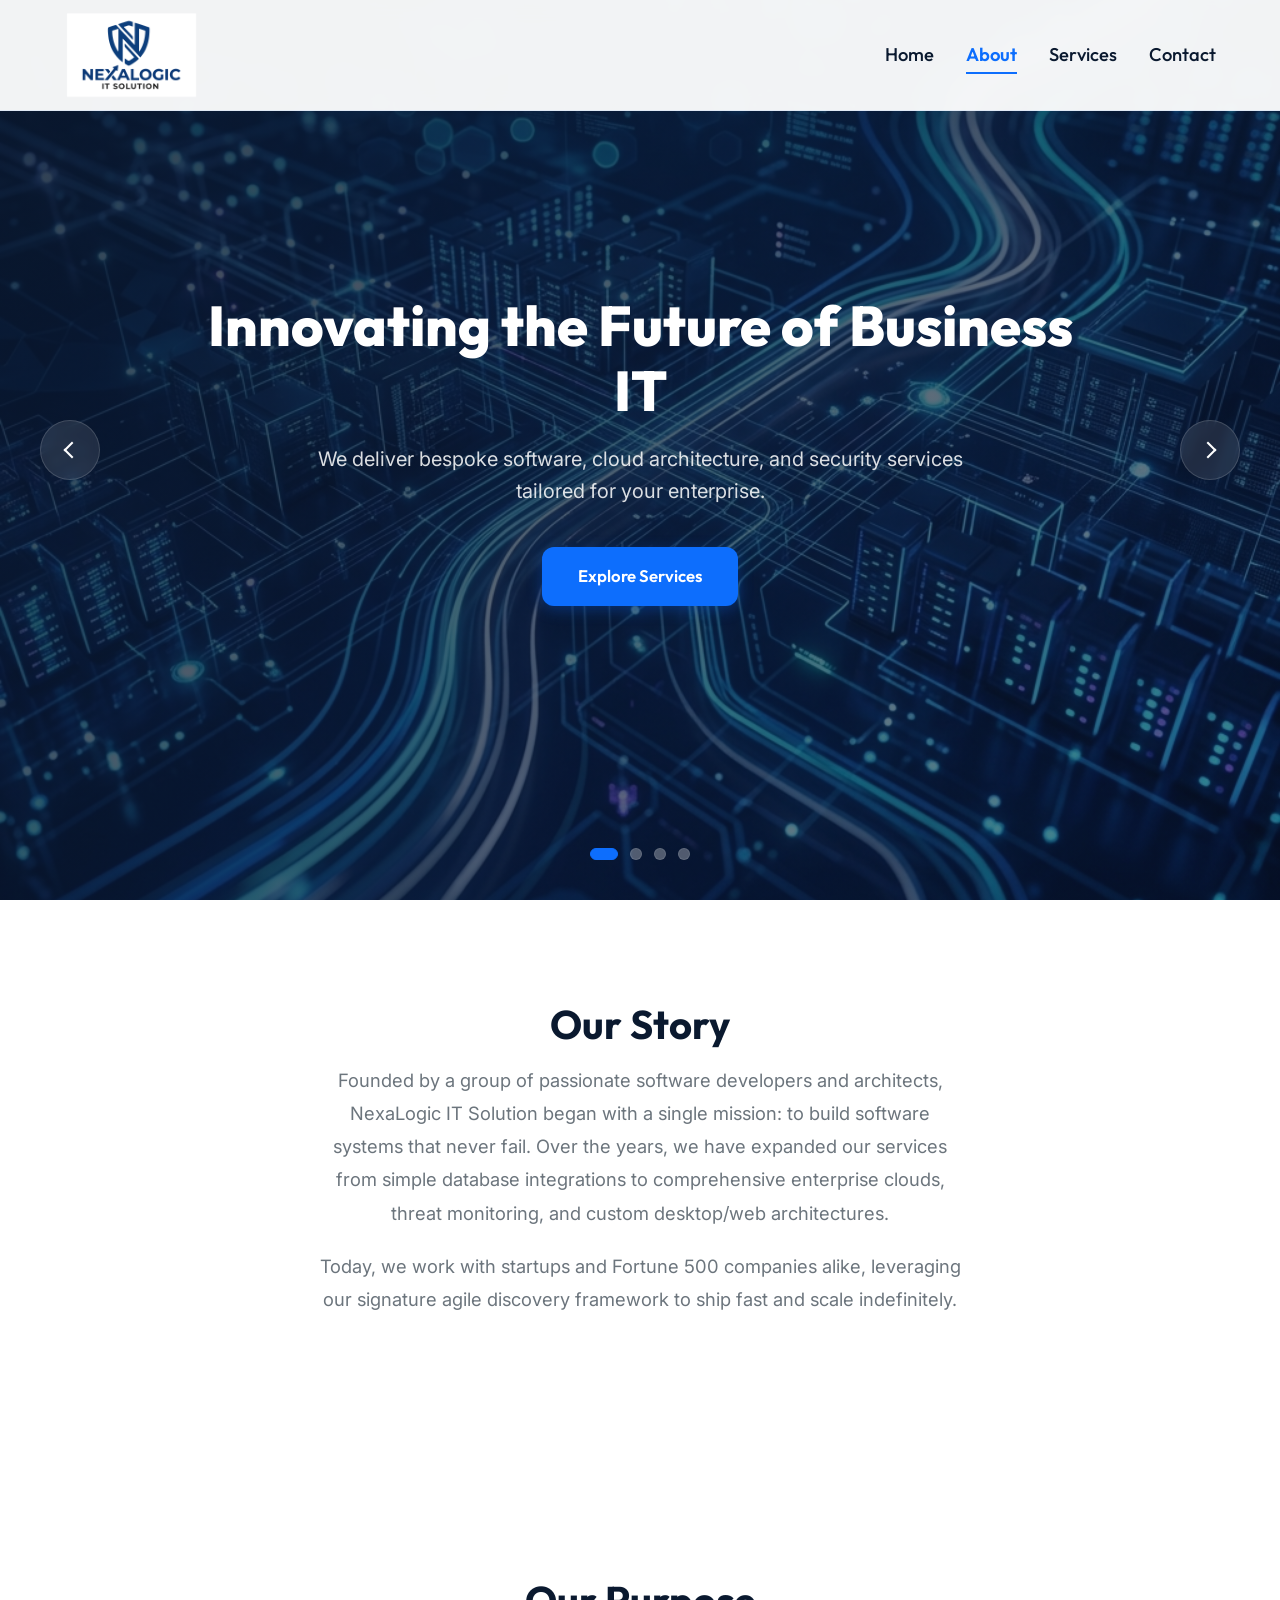
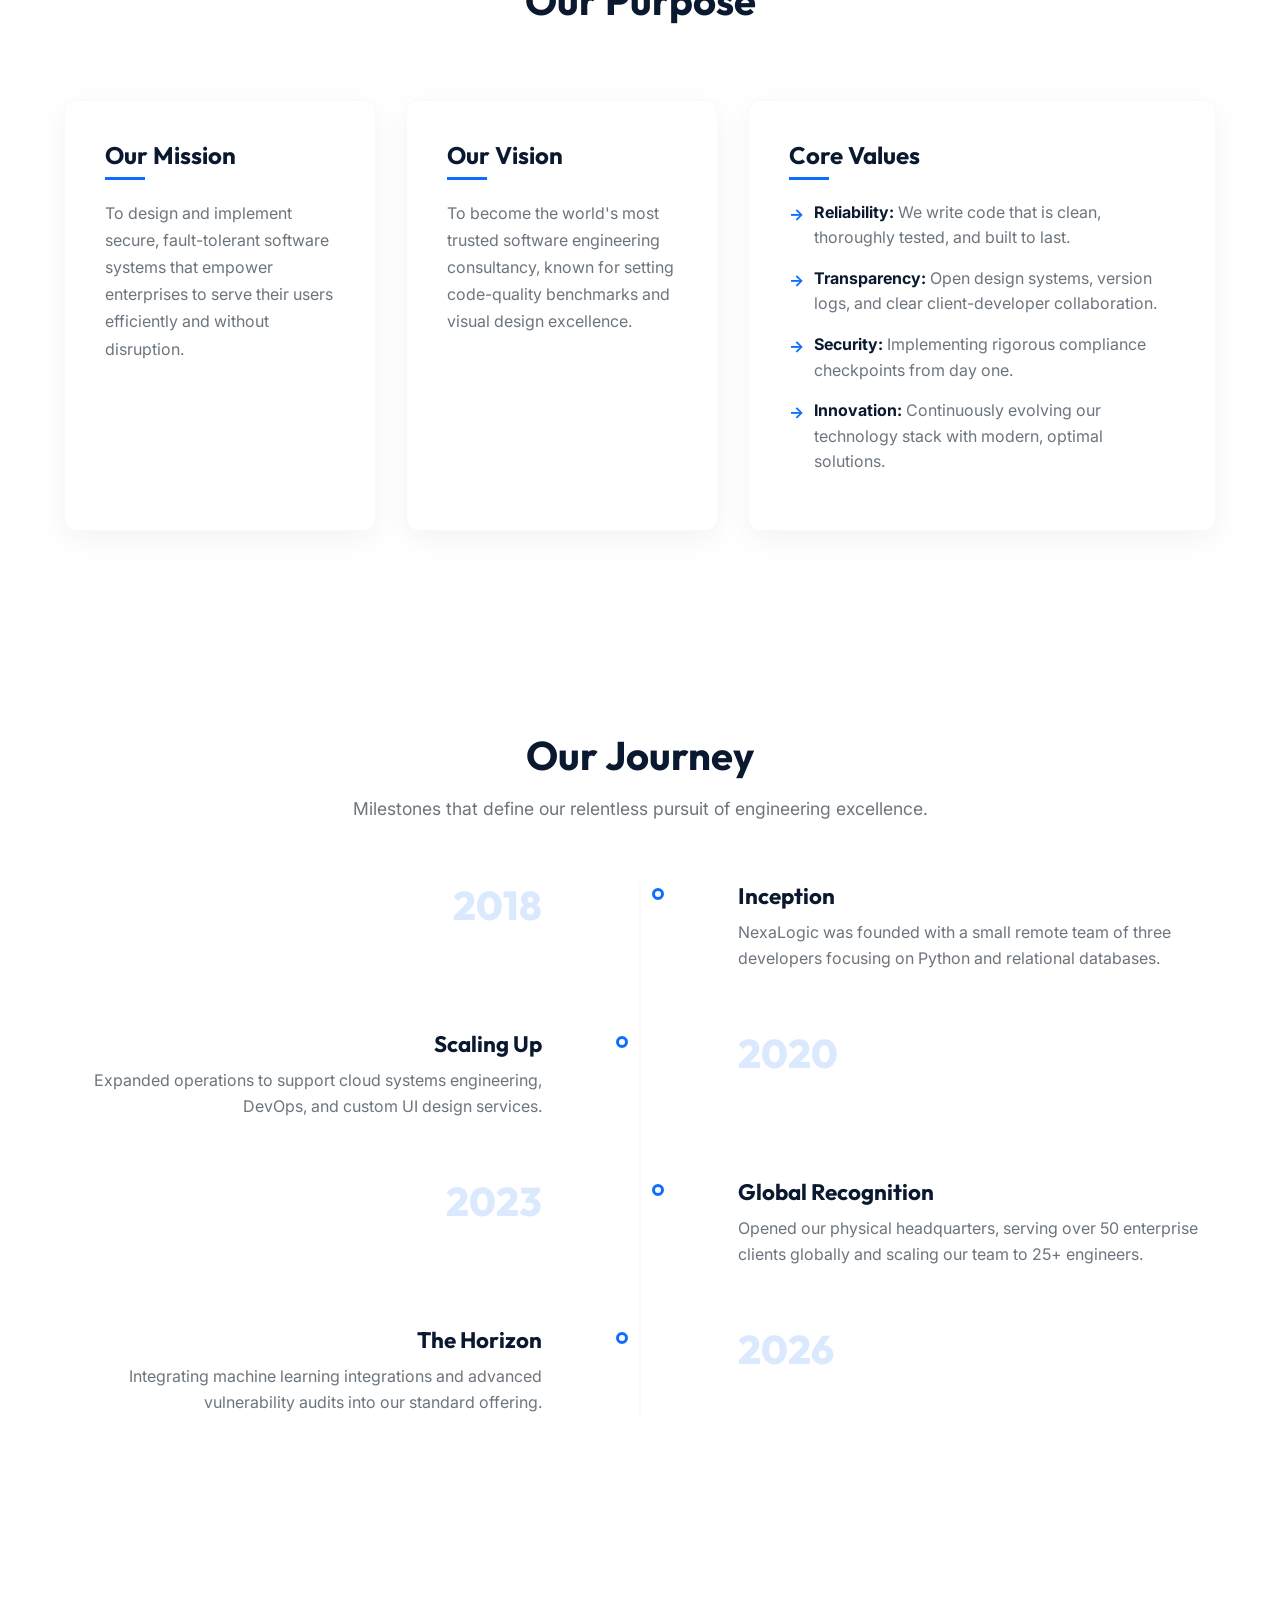
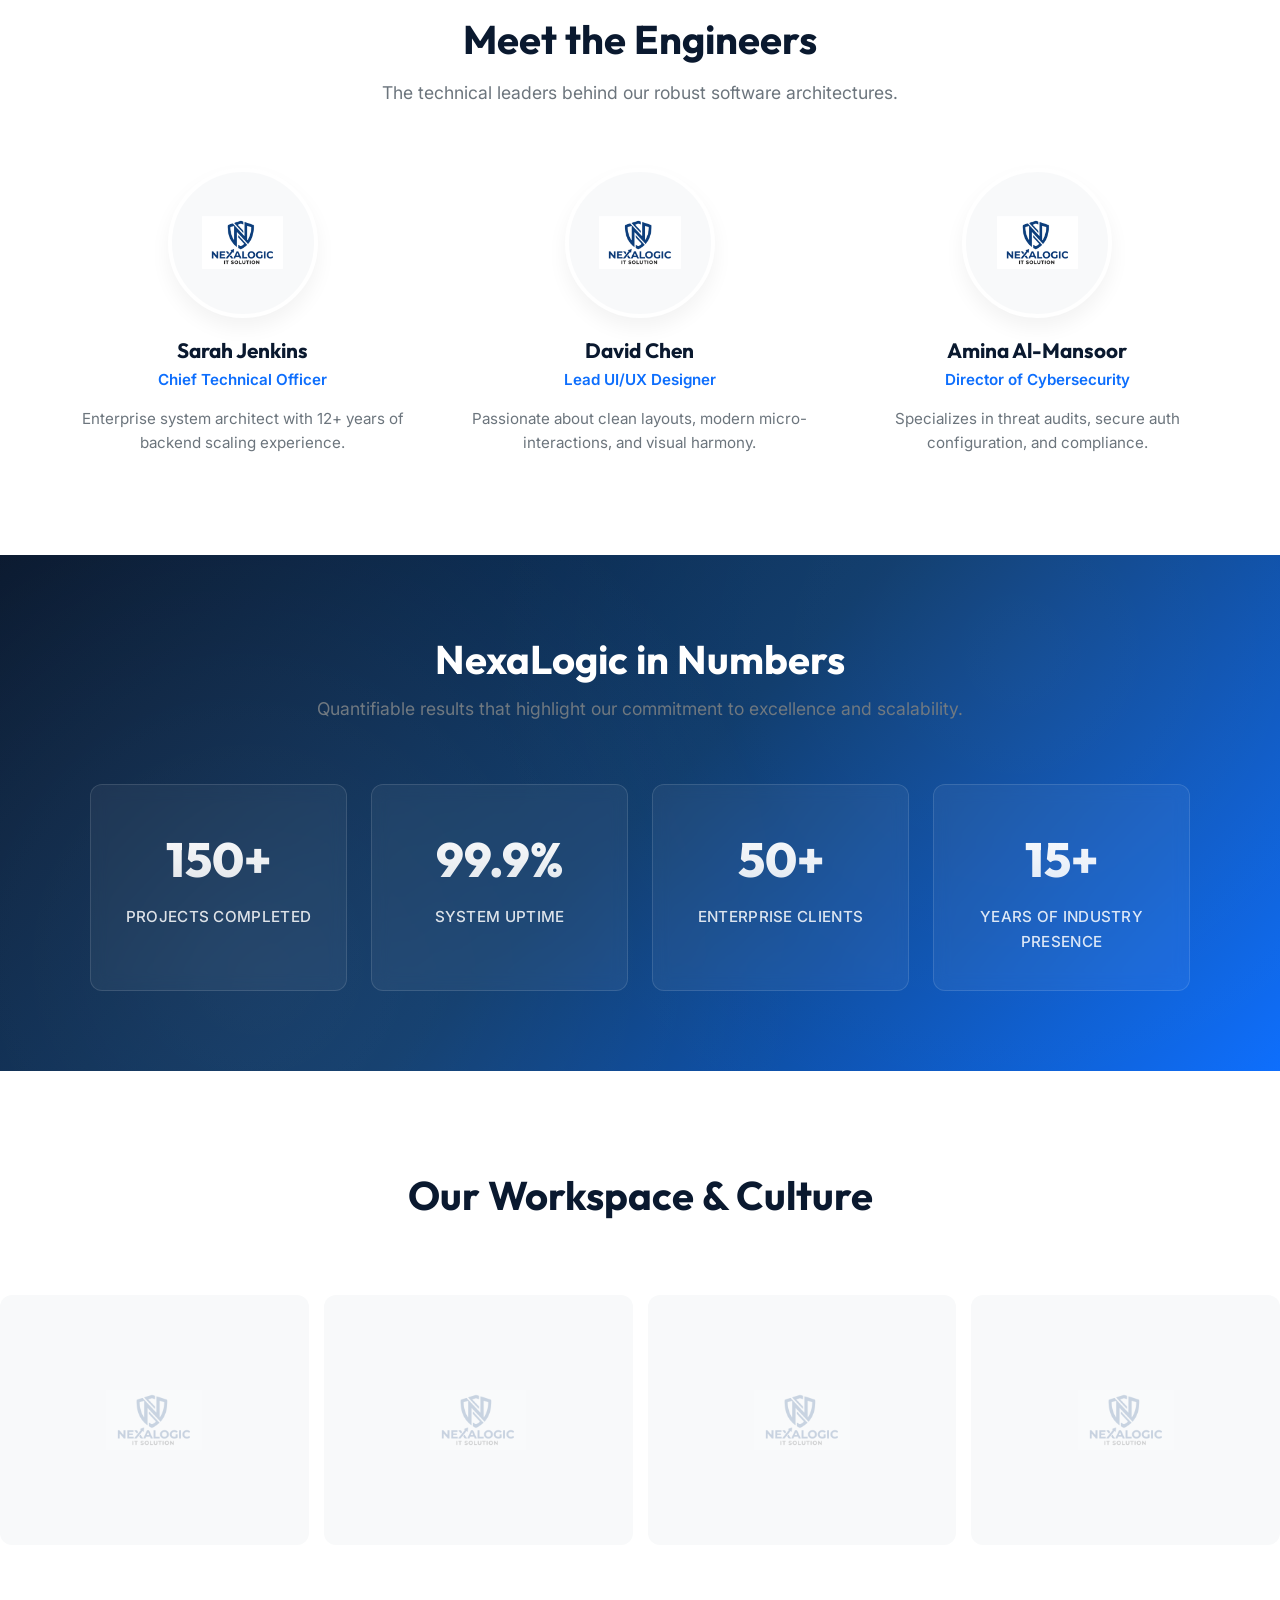
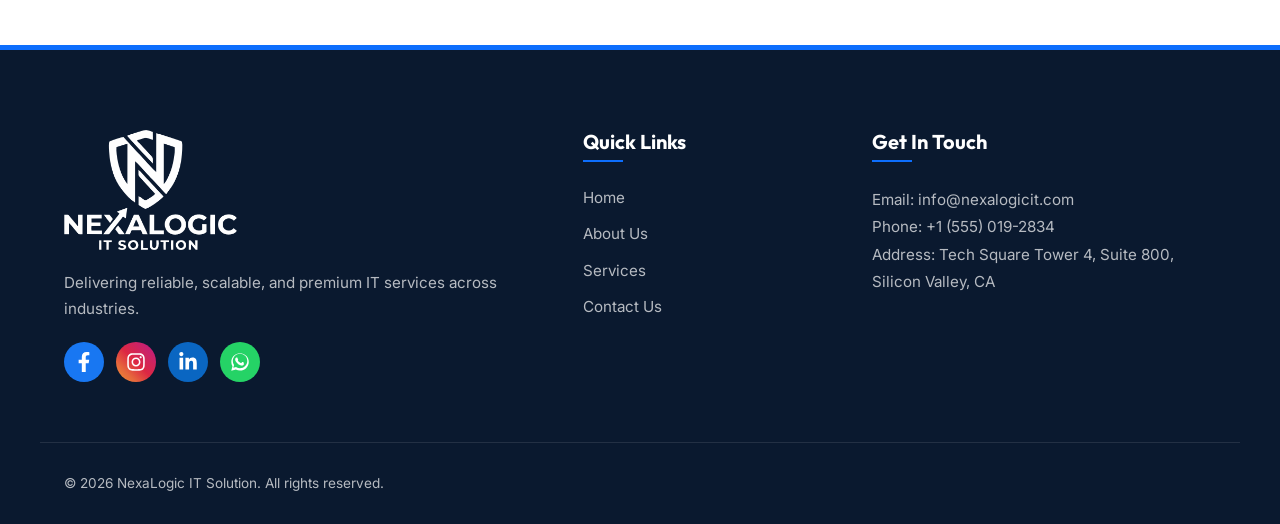
==== frontend/about.html @ 03148059 "Initial commit of NexaLogic IT website and backend" ====
<!DOCTYPE html>
<html lang="en">
<head>
    <meta charset="UTF-8">
    <meta name="viewport" content="width=device-width, initial-scale=1.0">
    <meta name="description" content="Learn about NexaLogic IT Solution - Our mission, vision, journey, and the expert engineering team driving our success.">
    <title>NexaLogic IT Solution | About Us</title>
    <link rel="stylesheet" href="assets/css/style.css">
    <link rel="stylesheet" href="assets/css/navbar-footer.css">
    <link rel="stylesheet" href="assets/css/carousel.css">
    <link rel="stylesheet" href="assets/css/about.css">
    <link rel="icon" type="image/png" href="assets/images/logo.png">
</head>
<body>

    <!-- Header & Navigation -->
    <header>
        <nav id="main-nav">
            <a href="index.html" class="logo-link">
                <img src="assets/images/logo.png" alt="NexaLogic IT Solution Logo" id="nav-logo">
            </a>
            <button type="button" class="menu-toggle" aria-label="Toggle Navigation Menu" aria-expanded="false">
                <span></span>
                <span></span>
                <span></span>
            </button>
            <ul id="nav-menu">
                <li><a href="index.html">Home</a></li>
                <li><a href="about.html" class="active">About</a></li>
                <li><a href="services.html">Services</a></li>
                <li><a href="contact.html">Contact</a></li>
            </ul>
        </nav>
    </header>

    <!-- Main Content Workspace -->
    <main>

        <section id="hero-carousel" aria-label="Company Showcase Carousel">
            <div class="carousel-slides">
                <!-- Slide 1 -->
                <article class="carousel-slide" id="slide-1" style="background-image: url('assets/images/slide1.png');">
                    <h1>Innovating the Future of Business IT</h1>
                    <p>We deliver bespoke software, cloud architecture, and security services tailored for your enterprise.</p>
                    <a href="services.html" class="cta-button">Explore Services</a>
                </article>
                
                <!-- Slide 2 -->
                <article class="carousel-slide" id="slide-2" style="background-image: url('assets/images/slide2.png');">
                    <h1>Our Strategic Process</h1>
                    <p>From assessment to execution, we ensure quality checkpoints and seamless digital transitions.</p>
                    <a href="about.html" class="cta-button">Our Process</a>
                </article>

                <!-- Slide 3 -->
                <article class="carousel-slide" id="slide-3" style="background-image: url('assets/images/slide3.png');">
                    <h1>Industries We Support</h1>
                    <p>Empowering Healthcare, Finance, Logistics, and E-commerce with robust backend systems.</p>
                    <a href="contact.html" class="cta-button">Partner With Us</a>
                </article>

                <!-- Slide 4 -->
                <article class="carousel-slide" id="slide-4" style="background-image: url('assets/images/slide4.png');">
                    <h1>Featured Solutions</h1>
                    <p>Discover our specialized cloud migration and machine learning APIs built to scale.</p>
                    <a href="services.html" class="cta-button">Learn More</a>
                </article>
            </div>
            
            <!-- Carousel Controls -->
            <div class="carousel-controls">
                <button type="button" id="prev-slide" aria-label="Previous Slide">Previous</button>
                <button type="button" id="next-slide" aria-label="Next Slide">Next</button>
            </div>
            <div class="carousel-dots">
                <span class="dot" data-slide="0" aria-label="Slide 1 navigation"></span>
                <span class="dot" data-slide="1" aria-label="Slide 2 navigation"></span>
                <span class="dot" data-slide="2" aria-label="Slide 3 navigation"></span>
                <span class="dot" data-slide="3" aria-label="Slide 4 navigation"></span>
            </div>
        </section>

        <!-- Company Story Section -->
        <section id="company-story" class="section-padding">
            <div class="container section-header">
                <h2>Our Story</h2>
                <p>Founded by a group of passionate software developers and architects, NexaLogic IT Solution began with a single mission: to build software systems that never fail. Over the years, we have expanded our services from simple database integrations to comprehensive enterprise clouds, threat monitoring, and custom desktop/web architectures.</p>
                <p>Today, we work with startups and Fortune 500 companies alike, leveraging our signature agile discovery framework to ship fast and scale indefinitely.</p>
            </div>
        </section>

        <!-- Mission, Vision & Core Values Section -->
        <section id="vision-mission-values" class="section-padding bg-light">
            <div class="container section-header">
                <h2>Our Purpose</h2>
            </div>
            <div class="container">
                <div class="purpose-grid">
                    <article class="purpose-block card-premium">
                        <h3>Our Mission</h3>
                        <p>To design and implement secure, fault-tolerant software systems that empower enterprises to serve their users efficiently and without disruption.</p>
                    </article>
                    <article class="purpose-block card-premium">
                        <h3>Our Vision</h3>
                        <p>To become the world's most trusted software engineering consultancy, known for setting code-quality benchmarks and visual design excellence.</p>
                    </article>
                    <article class="purpose-block card-premium core-values-block">
                        <h3>Core Values</h3>
                        <ul>
                            <li><strong>Reliability:</strong> We write code that is clean, thoroughly tested, and built to last.</li>
                            <li><strong>Transparency:</strong> Open design systems, version logs, and clear client-developer collaboration.</li>
                            <li><strong>Security:</strong> Implementing rigorous compliance checkpoints from day one.</li>
                            <li><strong>Innovation:</strong> Continuously evolving our technology stack with modern, optimal solutions.</li>
                        </ul>
                    </article>
                </div>
            </div>
        </section>

        <!-- Journey Section -->
        <section id="journey-timeline" class="section-padding">
            <div class="container section-header">
                <h2>Our Journey</h2>
                <p>Milestones that define our relentless pursuit of engineering excellence.</p>
            </div>
            <div class="container">
                <ol class="timeline-list">
                    <li class="timeline-event">
                        <span class="timeline-year">2018</span>
                        <div class="timeline-content">
                            <h3>Inception</h3>
                            <p>NexaLogic was founded with a small remote team of three developers focusing on Python and relational databases.</p>
                        </div>
                    </li>
                    <li class="timeline-event">
                        <span class="timeline-year">2020</span>
                        <div class="timeline-content">
                            <h3>Scaling Up</h3>
                            <p>Expanded operations to support cloud systems engineering, DevOps, and custom UI design services.</p>
                        </div>
                    </li>
                    <li class="timeline-event">
                        <span class="timeline-year">2023</span>
                        <div class="timeline-content">
                            <h3>Global Recognition</h3>
                            <p>Opened our physical headquarters, serving over 50 enterprise clients globally and scaling our team to 25+ engineers.</p>
                        </div>
                    </li>
                    <li class="timeline-event">
                        <span class="timeline-year">2026</span>
                        <div class="timeline-content">
                            <h3>The Horizon</h3>
                            <p>Integrating machine learning integrations and advanced vulnerability audits into our standard offering.</p>
                        </div>
                    </li>
                </ol>
            </div>
        </section>

        <!-- Our Team Section -->
        <section id="our-team" class="section-padding bg-light">
            <div class="container section-header">
                <h2>Meet the Engineers</h2>
                <p>The technical leaders behind our robust software architectures.</p>
            </div>
            <div class="container">
                <div class="team-grid">
                    <article class="team-member">
                        <div class="team-avatar-wrapper">
                            <img src="assets/images/logo.png" alt="Profile of Team Member" class="team-avatar"> <!-- Placeholder image -->
                        </div>
                        <h3>Sarah Jenkins</h3>
                        <p class="team-role">Chief Technical Officer</p>
                        <p class="team-desc">Enterprise system architect with 12+ years of backend scaling experience.</p>
                    </article>
                    <article class="team-member">
                        <div class="team-avatar-wrapper">
                            <img src="assets/images/logo.png" alt="Profile of Team Member" class="team-avatar">
                        </div>
                        <h3>David Chen</h3>
                        <p class="team-role">Lead UI/UX Designer</p>
                        <p class="team-desc">Passionate about clean layouts, modern micro-interactions, and visual harmony.</p>
                    </article>
                    <article class="team-member">
                        <div class="team-avatar-wrapper">
                            <img src="assets/images/logo.png" alt="Profile of Team Member" class="team-avatar">
                        </div>
                        <h3>Amina Al-Mansoor</h3>
                        <p class="team-role">Director of Cybersecurity</p>
                        <p class="team-desc">Specializes in threat audits, secure auth configuration, and compliance.</p>
                    </article>
                </div>
            </div>
        </section>

        <!-- Statistics Section -->
        <section id="statistics" class="section-padding">
            <div class="container section-header stats-header">
                <h2>NexaLogic in Numbers</h2>
                <p>Quantifiable results that highlight our commitment to excellence and scalability.</p>
            </div>
            <div class="container">
                <div class="stats-grid">
                    <div class="stat-item">
                        <span class="stat-number">150+</span>
                        <span class="stat-label">Projects Completed</span>
                    </div>
                    <div class="stat-item">
                        <span class="stat-number">99.9%</span>
                        <span class="stat-label">System Uptime</span>
                    </div>
                    <div class="stat-item">
                        <span class="stat-number">50+</span>
                        <span class="stat-label">Enterprise Clients</span>
                    </div>
                    <div class="stat-item">
                        <span class="stat-number">15+</span>
                        <span class="stat-label">Years of Industry Presence</span>
                    </div>
                </div>
            </div>
        </section>

        <!-- Gallery Section -->
        <section id="gallery" class="section-padding">
            <div class="container section-header">
                <h2>Our Workspace & Culture</h2>
            </div>
            <div class="gallery-grid">
                <div class="gallery-item"><img src="assets/images/logo.png" alt="Collaborative workspace brainstorming" class="gallery-img"></div>
                <div class="gallery-item"><img src="assets/images/logo.png" alt="Engineers working on clean backend architecture" class="gallery-img"></div>
                <div class="gallery-item"><img src="assets/images/logo.png" alt="Interactive dashboard presentation mockup" class="gallery-img"></div>
                <div class="gallery-item"><img src="assets/images/logo.png" alt="Team celebrating milestone delivery" class="gallery-img"></div>
            </div>
        </section>

    </main>

    <!-- Professional Footer -->
    <footer>
        <div class="footer-content">
            <div class="footer-brand">
                <img src="assets/images/white%20logo.png" alt="NexaLogic IT Solution Logo" class="footer-logo">
                <p>Delivering reliable, scalable, and premium IT services across industries.</p>
                <div class="footer-social">
                    <a href="#" class="social-icon facebook" title="Facebook">
                        <svg viewBox="0 0 320 512"><path d="M279.14 288l14.22-92.66h-88.91v-60.13c0-25.35 12.42-50.06 52.24-50.06h40.42V6.26S260.43 0 225.36 0c-73.22 0-121.08 44.38-121.08 124.72v70.62H22.89V288h81.39v224h100.17V288z"/></svg>
                    </a>
                    <a href="#" class="social-icon instagram" title="Instagram">
                        <svg viewBox="0 0 448 512"><path d="M224.1 141c-63.6 0-114.9 51.3-114.9 114.9s51.3 114.9 114.9 114.9S339 319.5 339 255.9 287.7 141 224.1 141zm0 189.6c-41.1 0-74.7-33.5-74.7-74.7s33.5-74.7 74.7-74.7 74.7 33.5 74.7 74.7-33.6 74.7-74.7 74.7zm146.4-194.3c0 14.9-12 26.8-26.8 26.8-14.9 0-26.8-12-26.8-26.8s12-26.8 26.8-26.8 26.8 12 26.8 26.8zm76.1 27.2c-1.7-35.9-9.9-67.7-36.2-93.9-26.2-26.2-58-34.4-93.9-36.2-37-2.1-147.9-2.1-184.9 0-35.8 1.7-67.6 9.9-93.9 36.1s-34.4 58-36.2 93.9c-2.1 37-2.1 147.9 0 184.9 1.7 35.9 9.9 67.7 36.2 93.9s58 34.4 93.9 36.2c37 2.1 147.9 2.1 184.9 0 35.9-1.7 67.7-9.9 93.9-36.2 26.2-26.2 34.4-58 36.2-93.9 2.1-37 2.1-147.8 0-184.8zM398.8 388c-7.8 19.6-22.9 34.7-42.6 42.6-29.5 11.7-99.5 9-132.1 9s-102.7 2.6-132.1-9c-19.6-7.8-34.7-22.9-42.6-42.6-11.7-29.5-9-99.5-9-132.1s-2.6-102.7 9-132.1c7.8-19.6 22.9-34.7 42.6-42.6 29.5-11.7 99.5-9 132.1-9s102.7-2.6 132.1 9c19.6 7.8 34.7 22.9 42.6 42.6 11.7 29.5 9 99.5 9 132.1s2.7 102.7-9 132.1z"/></svg>
                    </a>
                    <a href="#" class="social-icon linkedin" title="LinkedIn">
                        <svg viewBox="0 0 448 512"><path d="M100.28 448H7.4V148.9h92.88zM53.79 108.1C24.09 108.1 0 83.5 0 53.8a53.79 53.79 0 0 1 107.58 0c0 29.7-24.1 54.3-53.79 54.3zM447.9 448h-92.68V302.4c0-34.7-.7-79.2-48.29-79.2-48.29 0-55.69 37.7-55.69 76.7V448h-92.78V148.9h89.08v40.8h1.3c12.4-23.5 42.69-48.3 87.88-48.3 94 0 111.28 61.9 111.28 142.3V448z"/></svg>
                    </a>
                    <a href="#" class="social-icon whatsapp" title="WhatsApp">
                        <svg viewBox="0 0 448 512"><path d="M380.9 97.1C339 55.1 283.2 32 223.9 32c-122.4 0-222 99.6-222 222 0 39.1 10.2 77.3 29.6 111L0 480l117.7-30.9c32.4 17.7 68.9 27 106.1 27h.1c122.3 0 224.1-99.6 224.1-222 0-59.3-23.1-115-65.1-157zM223.9 413.4c-33 0-65.3-8.9-94-25.7l-6.7-4-69.8 18.3L72 334.3l-4.4-7c-18.5-29.4-28.2-63.3-28.2-98.2 0-101.7 82.8-184.5 184.6-184.5 49.3 0 95.6 19.2 130.4 54.1 34.8 34.9 56.2 81.2 56.1 130.5 0 101.8-84.9 184.2-186.6 184.2zm101.2-138.2c-5.5-2.8-32.8-16.2-37.9-18-5.1-1.9-8.8-2.8-12.5 2.8-3.7 5.6-14.3 18-17.6 21.8-3.2 3.7-6.5 4.2-12 1.4-32.6-16.3-54-29.1-75.5-66-2.1-3.6 1.5-3.8 6.5-13.8 2.3-4.6.9-8.8-1.3-12.5s-12.5-30.2-17.1-41.3c-4.5-10.8-9.1-9.3-12.5-9.5-3.2-.2-6.9-.2-10.6-.2-3.7 0-9.7 1.4-14.8 6.9-5.1 5.6-19.4 19-19.4 46.3 0 27.3 19.9 53.7 22.6 57.4 2.8 3.7 39.1 59.7 94.8 83.8 35.2 15.2 49 16.5 66.6 13.9 10.7-1.6 32.8-13.4 37.4-26.4 4.6-13 4.6-24.1 3.2-26.4-1.3-2.5-5-3.9-10.5-6.6z"/></svg>
                    </a>
                </div>
            </div>
            <div class="footer-links">
                <h3>Quick Links</h3>
                <ul>
                    <li><a href="index.html">Home</a></li>
                    <li><a href="about.html">About Us</a></li>
                    <li><a href="services.html">Services</a></li>
                    <li><a href="contact.html">Contact Us</a></li>
                </ul>
            </div>
            <div class="footer-contact">
                <h3>Get In Touch</h3>
                <address>
                    Email: info@nexalogicit.com<br>
                    Phone: +1 (555) 019-2834<br>
                    Address: Tech Square Tower 4, Suite 800, Silicon Valley, CA
                </address>
            </div>
        </div>
        <div class="footer-bottom">
            <p>&copy; 2026 NexaLogic IT Solution. All rights reserved.</p>
        </div>
    </footer>

    <script src="assets/js/carousel.js"></script>
    <script src="assets/js/main.js"></script>
</body>
</html>
---- frontend/assets/css/style.css ----
@import url('https://fonts.googleapis.com/css2?family=Outfit:wght@300;400;500;600;700;800&family=Inter:wght@300;400;500;600;700&display=swap');

:root {
    --primary-blue: #0d6efd;
    --primary-hover: #0a58ca;
    --dark-blue: #0a192f;
    --navy-light: #172a45;
    --light-blue: #e8f2ff;
    --accent-blue: #00b4d8;
    --white: #ffffff;
    --grey-light: #f8f9fa;
    --grey-medium: #6c757d;
    --grey-dark: #212529;
    --shadow-soft: 0 8px 30px rgba(10, 25, 47, 0.05);
    --shadow-medium: 0 15px 45px rgba(10, 25, 47, 0.08);
    --border-radius: 12px;
    --border-radius-lg: 24px;
    --transition-smooth: all 0.3s cubic-bezier(0.25, 0.8, 0.25, 1);
    --font-heading: 'Outfit', sans-serif;
    --font-body: 'Inter', sans-serif;
}

/* Base CSS Reset */
*, *::before, *::after {
    box-sizing: border-box;
    margin: 0;
    padding: 0;
}

html {
    scroll-behavior: smooth;
    font-size: 16px;
}

body {
    font-family: var(--font-body);
    background-color: var(--white);
    color: var(--grey-dark);
    line-height: 1.6;
    overflow-x: hidden;
    -webkit-font-smoothing: antialiased;
}

/* Typography styling */
h1, h2, h3, h4, h5, h6 {
    font-family: var(--font-heading);
    color: var(--dark-blue);
    font-weight: 700;
    line-height: 1.2;
}

a {
    color: var(--primary-blue);
    text-decoration: none;
    transition: var(--transition-smooth);
}

a:hover {
    color: var(--primary-hover);
}

ul, ol {
    list-style: none;
}

img {
    max-width: 100%;
    height: auto;
    display: block;
}

/* Global Reusable Containers & Layout Utilities */
.container {
    width: 100%;
    max-width: 1200px;
    margin: 0 auto;
    padding: 0 24px;
}

.section-padding {
    padding: 100px 0;
}

@media (max-width: 768px) {
    .section-padding {
        padding: 60px 0;
    }
    .container {
        padding: 0 16px;
    }
}

/* Buttons System */
.btn {
    display: inline-flex;
    align-items: center;
    justify-content: center;
    padding: 14px 28px;
    font-family: var(--font-heading);
    font-weight: 600;
    font-size: 1rem;
    border-radius: var(--border-radius);
    transition: var(--transition-smooth);
    cursor: pointer;
    border: none;
    outline: none;
}

.btn-primary {
    background-color: var(--primary-blue);
    color: var(--white);
    box-shadow: 0 4px 15px rgba(13, 110, 253, 0.2);
}

.btn-primary:hover {
    background-color: var(--primary-hover);
    color: var(--white);
    transform: translateY(-2px);
    box-shadow: 0 6px 20px rgba(13, 110, 253, 0.3);
}

.btn-secondary {
    background-color: var(--light-blue);
    color: var(--primary-blue);
}

.btn-secondary:hover {
    background-color: var(--primary-blue);
    color: var(--white);
    transform: translateY(-2px);
}

.btn-outline {
    background-color: transparent;
    border: 2px solid var(--primary-blue);
    color: var(--primary-blue);
}

.btn-outline:hover {
    background-color: var(--primary-blue);
    color: var(--white);
    transform: translateY(-2px);
}

/* Card components styling */
.card-premium {
    background-color: var(--white);
    border-radius: var(--border-radius);
    padding: 32px;
    border: 1px solid rgba(13, 110, 253, 0.08);
    box-shadow: var(--shadow-soft);
    transition: var(--transition-smooth);
}

.card-premium:hover {
    transform: translateY(-5px);
    box-shadow: var(--shadow-medium);
    border-color: rgba(13, 110, 253, 0.2);
}

/* Section Header standard utilities */
.section-header {
    text-align: center;
    max-width: 700px;
    margin: 0 auto 60px auto;
}

.section-header h2 {
    font-size: 2.5rem;
    margin-bottom: 16px;
    position: relative;
    display: inline-block;
}

.section-header p {
    color: var(--grey-medium);
    font-size: 1.1rem;
}

@media (max-width: 768px) {
    .section-header {
        margin: 0 auto 40px auto;
    }
    .section-header h2 {
        font-size: 2rem;
    }
    .section-header p {
        font-size: 1rem;
    }
}

/* Accessibility classes */
.sr-only {
    position: absolute;
    width: 1px;
    height: 1px;
    padding: 0;
    margin: -1px;
    overflow: hidden;
    clip: rect(0, 0, 0, 0);
    border: 0;
}
---- frontend/assets/css/navbar-footer.css ----
/* Header and Navigation Styles */
header {
    position: fixed;
    top: 0;
    left: 0;
    width: 100%;
    z-index: 1000;
    background-color: rgba(255, 255, 255, 0.95);
    backdrop-filter: blur(10px);
    -webkit-backdrop-filter: blur(10px);
    border-bottom: 1px solid rgba(13, 110, 253, 0.08);
    transition: var(--transition-smooth);
}

header.scrolled {
    box-shadow: var(--shadow-soft);
    background-color: rgba(255, 255, 255, 0.98);
    border-bottom-color: rgba(13, 110, 253, 0.04);
}

nav#main-nav {
    display: flex;
    justify-content: space-between;
    align-items: center;
    max-width: 1200px;
    margin: 0 auto;
    padding: 0 24px;
    height: 110px;
    min-height: 110px;
    box-sizing: border-box;
}

nav#main-nav .logo-link {
    display: flex;
    align-items: center;
    flex-shrink: 0;
    height: 90px;
}

nav#main-nav #nav-logo {
    height: 90px;
    width: auto;
    max-height: 90px;
    object-fit: contain;
}

#nav-menu {
    display: flex;
    align-items: center;
    gap: 32px;
}

#nav-menu li a {
    font-family: var(--font-heading);
    font-weight: 500;
    font-size: 1.15rem;
    color: var(--dark-blue);
    padding: 8px 0;
    position: relative;
}

#nav-menu li a::after {
    content: '';
    position: absolute;
    bottom: 0;
    left: 0;
    width: 0;
    height: 2px;
    background-color: var(--primary-blue);
    transition: var(--transition-smooth);
}

#nav-menu li a:hover::after,
#nav-menu li a.active::after {
    width: 100%;
}

#nav-menu li a.active {
    color: var(--primary-blue);
    font-weight: 600;
}

/* Menu Toggle Button for Mobile */
.menu-toggle {
    display: none;
    background: none;
    border: none;
    cursor: pointer;
    padding: 8px;
    z-index: 1100;
}

.menu-toggle span {
    display: block;
    width: 24px;
    height: 2px;
    background-color: var(--dark-blue);
    margin: 5px 0;
    transition: var(--transition-smooth);
}

/* Footer Section Styles */
footer {
    background-color: var(--dark-blue);
    color: rgba(255, 255, 255, 0.7);
    padding: 80px 0 30px 0;
    font-size: 0.95rem;
    border-top: 5px solid var(--primary-blue);
}

footer h3 {
    color: var(--white);
    font-size: 1.25rem;
    margin-bottom: 24px;
    position: relative;
    padding-bottom: 8px;
}

footer h3::after {
    content: '';
    position: absolute;
    bottom: 0;
    left: 0;
    width: 40px;
    height: 2px;
    background-color: var(--primary-blue);
}

.footer-content {
    display: grid;
    grid-template-columns: 2fr 1fr 1.5fr;
    gap: 60px;
    max-width: 1200px;
    margin: 0 auto;
    padding: 0 24px 60px 24px;
    border-bottom: 1px solid rgba(255, 255, 255, 0.1);
}

.footer-brand .footer-logo {
    height: 120px;
    max-width: 100%;
    width: auto;
    object-fit: contain;
    margin-bottom: 20px;
}

.footer-brand p {
    line-height: 1.7;
}

.footer-links ul {
    display: flex;
    flex-direction: column;
    gap: 12px;
}

.footer-links ul li a {
    color: rgba(255, 255, 255, 0.7);
    display: inline-block;
    transition: var(--transition-smooth);
}

.footer-links ul li a:hover {
    color: var(--primary-blue);
    transform: translateX(5px);
}

.footer-contact address {
    font-style: normal;
    line-height: 1.8;
}

.footer-social {
    display: flex;
    gap: 12px;
    margin-top: 20px;
}

.social-icon {
    display: inline-flex;
    align-items: center;
    justify-content: center;
    width: 40px;
    height: 40px;
    border-radius: 50%;
    color: var(--white);
    transition: var(--transition-smooth);
    text-decoration: none;
}

.social-icon svg {
    width: 20px;
    height: 20px;
    fill: currentColor;
}

.social-icon:hover {
    transform: translateY(-3px);
    box-shadow: 0 4px 12px rgba(0, 0, 0, 0.3);
}

.social-icon.instagram {
    background: linear-gradient(45deg, #f09433, #e6683c, #dc2743, #cc2366, #bc1888);
}

.social-icon.linkedin {
    background-color: #0A66C2;
}

.social-icon.facebook {
    background-color: #1877F2;
}

.social-icon.whatsapp {
    background-color: #25D366;
}

.footer-bottom {
    max-width: 1200px;
    margin: 0 auto;
    padding: 30px 24px 0 24px;
    display: flex;
    justify-content: space-between;
    align-items: center;
}

.footer-bottom p {
    font-size: 0.85rem;
}

@media (max-width: 768px) {
    nav#main-nav {
        height: 80px;
        min-height: 80px;
    }
    
    nav#main-nav .logo-link {
        height: 60px;
    }
    
    nav#main-nav #nav-logo {
        height: 60px;
        max-height: 60px;
    }

    .menu-toggle {
        display: block;
    }

    #nav-menu {
        position: fixed;
        top: 0;
        right: -100%;
        width: 80%;
        max-width: 320px;
        height: 100vh;
        background-color: rgba(255, 255, 255, 0.98);
        backdrop-filter: blur(15px);
        -webkit-backdrop-filter: blur(15px);
        flex-direction: column;
        justify-content: center;
        gap: 40px;
        box-shadow: -10px 0 30px rgba(0, 0, 0, 0.1);
        transition: var(--transition-smooth);
        z-index: 1050;
        padding: 40px;
    }

    #nav-menu.open {
        right: 0;
    }

    /* Animate Hamburger span lines to cross when open */
    .menu-toggle.open span:nth-child(1) {
        transform: rotate(45deg) translate(5px, 5px);
    }
    .menu-toggle.open span:nth-child(2) {
        opacity: 0;
    }
    .menu-toggle.open span:nth-child(3) {
        transform: rotate(-45deg) translate(5px, -5px);
    }

    .footer-content {
        grid-template-columns: 1fr;
        gap: 40px;
    }

    .footer-bottom {
        flex-direction: column;
        text-align: center;
        gap: 16px;
    }
}
---- frontend/assets/css/carousel.css ----
/* Hero Carousel Section */
#hero-carousel {
    position: relative;
    width: 100%;
    height: 100vh;
    min-height: 600px;
    overflow: hidden;
    background-color: var(--dark-blue);
}

.carousel-slides {
    width: 100%;
    height: 100%;
    position: relative;
}

.carousel-slide {
    position: absolute;
    top: 0;
    left: 0;
    width: 100%;
    height: 100%;
    opacity: 0;
    visibility: hidden;
    transition: opacity 1s cubic-bezier(0.4, 0, 0.2, 1), visibility 1s;
    display: flex;
    flex-direction: column;
    justify-content: center;
    align-items: center;
    text-align: center;
    padding: 0 24px;
    background-size: cover;
    background-position: center;
    background-repeat: no-repeat;
    z-index: 1;
}

/* Semi-transparent dark blue overlay for high text contrast */
.carousel-slide::before {
    content: '';
    position: absolute;
    top: 0;
    left: 0;
    width: 100%;
    height: 100%;
    background: linear-gradient(135deg, rgba(10, 25, 47, 0.85) 0%, rgba(10, 25, 47, 0.5) 100%);
    z-index: 1;
}

.carousel-slide.active {
    opacity: 1;
    visibility: visible;
    z-index: 2;
}

/* Slide Content Container */
.carousel-slide > * {
    position: relative;
    z-index: 3;
}

/* Content Elements styling & entrance animations */
.hero-slide-logo {
    height: 60px;
    width: auto;
    object-fit: contain;
    margin-bottom: 24px;
    opacity: 0;
    transform: translateY(-20px);
    transition: all 0.8s cubic-bezier(0.25, 0.8, 0.25, 1) 0.2s;
}

.carousel-slide h1 {
    font-size: 3.5rem;
    font-weight: 800;
    color: var(--white);
    max-width: 900px;
    margin-bottom: 20px;
    line-height: 1.15;
    opacity: 0;
    transform: translateY(30px);
    transition: all 0.8s cubic-bezier(0.25, 0.8, 0.25, 1) 0.4s;
}

.carousel-slide p {
    font-size: 1.25rem;
    color: rgba(255, 255, 255, 0.85);
    max-width: 700px;
    margin-bottom: 40px;
    font-family: var(--font-body);
    opacity: 0;
    transform: translateY(30px);
    transition: all 0.8s cubic-bezier(0.25, 0.8, 0.25, 1) 0.6s;
}

.carousel-slide .cta-button {
    display: inline-flex;
    align-items: center;
    justify-content: center;
    padding: 16px 36px;
    font-family: var(--font-heading);
    font-weight: 600;
    font-size: 1.05rem;
    border-radius: var(--border-radius);
    background-color: var(--primary-blue);
    color: var(--white);
    box-shadow: 0 4px 15px rgba(13, 110, 253, 0.3);
    opacity: 0;
    transform: scale(0.9);
    transition: all 0.8s cubic-bezier(0.25, 0.8, 0.25, 1) 0.8s, transform 0.3s ease;
}

.carousel-slide .cta-button:hover {
    background-color: var(--primary-hover);
    transform: translateY(-3px) scale(1.02);
    box-shadow: 0 6px 20px rgba(13, 110, 253, 0.4);
}

/* Run text entry slide animations when parent is active */
.carousel-slide.active .hero-slide-logo {
    opacity: 1;
    transform: translateY(0);
}

.carousel-slide.active h1 {
    opacity: 1;
    transform: translateY(0);
}

.carousel-slide.active p {
    opacity: 1;
    transform: translateY(0);
}

.carousel-slide.active .cta-button {
    opacity: 1;
    transform: scale(1);
}

/* Prev/Next Navigation Controls */
.carousel-controls button {
    position: absolute;
    top: 50%;
    transform: translateY(-50%);
    background-color: rgba(255, 255, 255, 0.1);
    backdrop-filter: blur(5px);
    -webkit-backdrop-filter: blur(5px);
    color: var(--white);
    border: 1px solid rgba(255, 255, 255, 0.15);
    width: 60px;
    height: 60px;
    border-radius: 50%;
    font-size: 0; /* hides default text */
    cursor: pointer;
    z-index: 10;
    transition: var(--transition-smooth);
    display: flex;
    align-items: center;
    justify-content: center;
    outline: none;
}

.carousel-controls button::before {
    content: '';
    width: 12px;
    height: 12px;
    border-top: 2.5px solid var(--white);
    border-right: 2.5px solid var(--white);
    display: block;
}

#prev-slide {
    left: 40px;
}

#prev-slide::before {
    transform: rotate(-135deg);
    margin-left: 4px;
}

#next-slide {
    right: 40px;
}

#next-slide::before {
    transform: rotate(45deg);
    margin-right: 4px;
}

.carousel-controls button:hover {
    background-color: var(--primary-blue);
    border-color: var(--primary-blue);
    transform: translateY(-50%) scale(1.08);
    box-shadow: 0 4px 15px rgba(13, 110, 253, 0.3);
}

/* Dots Indicators navigation */
.carousel-dots {
    position: absolute;
    bottom: 40px;
    left: 50%;
    transform: translateX(-50%);
    display: flex;
    gap: 12px;
    z-index: 10;
}

.carousel-dots .dot {
    width: 12px;
    height: 12px;
    border-radius: 50%;
    background-color: rgba(255, 255, 255, 0.3);
    cursor: pointer;
    transition: var(--transition-smooth);
    border: 1px solid rgba(255, 255, 255, 0.1);
}

.carousel-dots .dot:hover {
    background-color: rgba(255, 255, 255, 0.6);
}

.carousel-dots .dot.active {
    background-color: var(--primary-blue);
    width: 28px;
    border-radius: 10px;
    border-color: var(--primary-blue);
}

/* Responsive carousel adjustments */
@media (max-width: 992px) {
    .carousel-slide h1 {
        font-size: 2.8rem;
    }
    .carousel-slide p {
        font-size: 1.15rem;
    }
}

@media (max-width: 768px) {
    .carousel-slide h1 {
        font-size: 2.2rem;
        margin-bottom: 16px;
    }
    .carousel-slide p {
        font-size: 1rem;
        margin-bottom: 30px;
    }
    .carousel-controls button {
        width: 48px;
        height: 48px;
    }
    #prev-slide {
        left: 20px;
    }
    #next-slide {
        right: 20px;
    }
    .carousel-dots {
        bottom: 30px;
    }
}

@media (max-width: 480px) {
    .carousel-slide h1 {
        font-size: 1.8rem;
    }
    .carousel-slide p {
        font-size: 0.9rem;
    }
    .hero-slide-logo {
        height: 48px;
        margin-bottom: 16px;
    }
    .carousel-controls button {
        display: none; /* Hide arrow controls on very small devices, rely on dots */
    }
}
---- frontend/assets/css/about.css ----
/* About Page Specific Styles (about.css) */

/* -------------------------------------
   1. About Hero Section
------------------------------------- */
#about-hero {
    background-color: var(--dark-blue);
    background-image: linear-gradient(135deg, rgba(10, 37, 64, 0.9) 0%, rgba(10, 37, 64, 0.7) 100%), url('../images/slide2.png');
    background-size: cover;
    background-position: center;
    color: var(--white);
    padding: 120px 0 80px;
    text-align: center;
}

#about-hero h1 {
    font-size: 3.5rem;
    color: var(--white);
    margin-bottom: 20px;
}

#about-hero p {
    font-size: 1.25rem;
    color: rgba(255, 255, 255, 0.9);
    max-width: 700px;
    margin: 0 auto;
}

/* -------------------------------------
   2. Company Story Section
------------------------------------- */
#company-story p {
    font-size: 1.15rem;
    color: var(--grey-medium);
    line-height: 1.8;
    margin-bottom: 20px;
}

#company-story p:last-child {
    margin-bottom: 0;
}

/* -------------------------------------
   3. Vision, Mission & Core Values
------------------------------------- */
.purpose-grid {
    display: grid;
    grid-template-columns: 1fr 1fr 1.5fr;
    gap: 30px;
}

.purpose-block {
    background-color: var(--white);
    padding: 40px;
    border-radius: var(--border-radius);
    border: 1px solid var(--grey-light);
}

.purpose-block h3 {
    font-size: 1.5rem;
    color: var(--dark-blue);
    margin-bottom: 20px;
    position: relative;
    padding-bottom: 10px;
}

.purpose-block h3::after {
    content: '';
    position: absolute;
    bottom: 0;
    left: 0;
    width: 40px;
    height: 3px;
    background-color: var(--primary-blue);
}

.purpose-block p {
    color: var(--grey-medium);
    line-height: 1.7;
}

.core-values-block ul {
    list-style: none;
    padding: 0;
    margin: 0;
}

.core-values-block li {
    margin-bottom: 15px;
    position: relative;
    padding-left: 25px;
    color: var(--grey-medium);
    line-height: 1.6;
}

.core-values-block li::before {
    content: '→';
    position: absolute;
    left: 0;
    top: 2px;
    color: var(--primary-blue);
    font-weight: bold;
}

.core-values-block strong {
    color: var(--dark-blue);
}

@media (max-width: 992px) {
    .purpose-grid {
        grid-template-columns: 1fr;
    }
}

/* -------------------------------------
   4. Journey Timeline Section
------------------------------------- */
.timeline-list {
    list-style: none;
    padding: 0;
    margin: 0;
    position: relative;
}

.timeline-list::before {
    content: '';
    position: absolute;
    left: 50%;
    transform: translateX(-50%);
    top: 0;
    bottom: 0;
    width: 2px;
    background-color: var(--grey-light);
}

.timeline-event {
    display: flex;
    justify-content: space-between;
    align-items: flex-start;
    margin-bottom: 60px;
    position: relative;
}

.timeline-event:last-child {
    margin-bottom: 0;
}

.timeline-year {
    width: 45%;
    text-align: right;
    font-size: 2.5rem;
    font-weight: 800;
    color: rgba(13, 110, 253, 0.15); /* Faint blue */
    font-family: var(--font-heading);
    padding-right: 40px;
    position: relative;
    top: -10px;
}

.timeline-content {
    width: 45%;
    text-align: left;
    padding-left: 40px;
    position: relative;
}

.timeline-content::before {
    content: '';
    position: absolute;
    left: -46px; /* center on the line */
    top: 5px;
    width: 12px;
    height: 12px;
    background-color: var(--white);
    border: 3px solid var(--primary-blue);
    border-radius: 50%;
    z-index: 1;
}

.timeline-content h3 {
    font-size: 1.4rem;
    color: var(--dark-blue);
    margin-bottom: 10px;
}

.timeline-content p {
    color: var(--grey-medium);
    line-height: 1.6;
}

/* Alternate Timeline */
.timeline-event:nth-child(even) {
    flex-direction: row-reverse;
}

.timeline-event:nth-child(even) .timeline-year {
    text-align: left;
    padding-right: 0;
    padding-left: 40px;
}

.timeline-event:nth-child(even) .timeline-content {
    text-align: right;
    padding-left: 0;
    padding-right: 40px;
}

.timeline-event:nth-child(even) .timeline-content::before {
    left: auto;
    right: -46px;
}

@media (max-width: 768px) {
    .timeline-list::before {
        left: 20px;
    }
    .timeline-event, .timeline-event:nth-child(even) {
        flex-direction: column;
        padding-left: 50px;
    }
    .timeline-year, .timeline-event:nth-child(even) .timeline-year {
        width: 100%;
        text-align: left;
        padding: 0;
        font-size: 2rem;
        margin-bottom: 5px;
    }
    .timeline-content, .timeline-event:nth-child(even) .timeline-content {
        width: 100%;
        text-align: left;
        padding: 0;
    }
    .timeline-content::before, .timeline-event:nth-child(even) .timeline-content::before {
        left: -36px;
        right: auto;
        top: -35px;
    }
}

/* -------------------------------------
   5. Our Team Section
------------------------------------- */
.team-grid {
    display: grid;
    grid-template-columns: repeat(auto-fit, minmax(280px, 1fr));
    gap: 40px;
}

.team-member {
    text-align: center;
}

.team-avatar-wrapper {
    width: 150px;
    height: 150px;
    margin: 0 auto 20px;
    border-radius: 50%;
    overflow: hidden;
    border: 4px solid var(--white);
    box-shadow: 0 10px 20px rgba(0,0,0,0.05);
    background-color: var(--grey-light);
    display: flex;
    align-items: center;
    justify-content: center;
}

.team-avatar {
    width: 60%; /* Using logo as placeholder so scaling it down */
    height: auto;
}

.team-member h3 {
    font-size: 1.3rem;
    color: var(--dark-blue);
    margin-bottom: 5px;
}

.team-role {
    font-size: 0.95rem;
    color: var(--primary-blue);
    font-weight: 600;
    margin-bottom: 15px;
}

.team-desc {
    color: var(--grey-medium);
    line-height: 1.6;
    font-size: 0.95rem;
}

/* -------------------------------------
   6. Gallery Section
------------------------------------- */
.gallery-grid {
    display: grid;
    grid-template-columns: repeat(4, 1fr);
    gap: 15px;
}

.gallery-item {
    height: 250px;
    overflow: hidden;
    border-radius: var(--border-radius);
    background-color: var(--grey-light);
    display: flex;
    align-items: center;
    justify-content: center;
}

.gallery-img {
    width: 100px; /* Placeholder styling */
    opacity: 0.2;
    transition: transform 0.4s ease;
}

.gallery-item:hover .gallery-img {
    transform: scale(1.1);
}

@media (max-width: 992px) {
    .gallery-grid {
        grid-template-columns: repeat(2, 1fr);
    }
}

@media (max-width: 576px) {
    .gallery-grid {
        grid-template-columns: 1fr;
    }
}

/* -------------------------------------
   7. NexaLogic in Numbers (Premium Stats)
------------------------------------- */
#statistics {
    background: linear-gradient(135deg, var(--dark-blue) 0%, #0d3a6b 50%, var(--primary-blue) 100%);
    color: var(--white);
    padding: 80px 24px;
    text-align: center;
    position: relative;
    overflow: hidden;
}

#statistics::before {
    content: '';
    position: absolute;
    inset: 0;
    background: radial-gradient(circle at 20% 80%, rgba(255,255,255,0.06) 0%, transparent 50%),
                radial-gradient(circle at 80% 20%, rgba(255,255,255,0.04) 0%, transparent 50%);
    pointer-events: none;
}

#statistics h2 {
    font-size: 2.5rem;
    color: var(--white);
    margin-bottom: 12px;
    position: relative;
}

#statistics .stats-subtitle {
    color: rgba(255, 255, 255, 0.75);
    font-size: 1.1rem;
    margin-bottom: 50px;
    position: relative;
}

.stats-grid {
    display: grid;
    grid-template-columns: repeat(4, 1fr);
    gap: 24px;
    max-width: 1100px;
    margin: 0 auto;
    position: relative;
}

.stat-item {
    padding: 36px 24px;
    border: 1px solid rgba(255, 255, 255, 0.12);
    border-radius: var(--border-radius);
    background: rgba(255, 255, 255, 0.05);
    backdrop-filter: blur(8px);
    transition: var(--transition-smooth);
}

.stat-item:hover {
    transform: translateY(-8px);
    border-color: rgba(255, 255, 255, 0.3);
    background: rgba(255, 255, 255, 0.1);
    box-shadow: 0 20px 40px rgba(0, 0, 0, 0.2);
}

.stat-number {
    display: block;
    font-size: 3rem;
    font-weight: 800;
    color: var(--white);
    font-family: var(--font-heading);
    margin-bottom: 8px;
    background: linear-gradient(180deg, #fff 0%, rgba(255,255,255,0.85) 100%);
    -webkit-background-clip: text;
    -webkit-text-fill-color: transparent;
    background-clip: text;
}

.stat-label {
    display: block;
    font-size: 0.95rem;
    font-weight: 500;
    color: rgba(255, 255, 255, 0.85);
    letter-spacing: 0.3px;
    text-transform: uppercase;
}

@media (max-width: 992px) {
    .stats-grid {
        grid-template-columns: repeat(2, 1fr);
    }
}

@media (max-width: 480px) {
    .stats-grid {
        grid-template-columns: 1fr;
    }

    #statistics h2 {
        font-size: 2rem;
    }

    .stat-number {
        font-size: 2.5rem;
    }
}
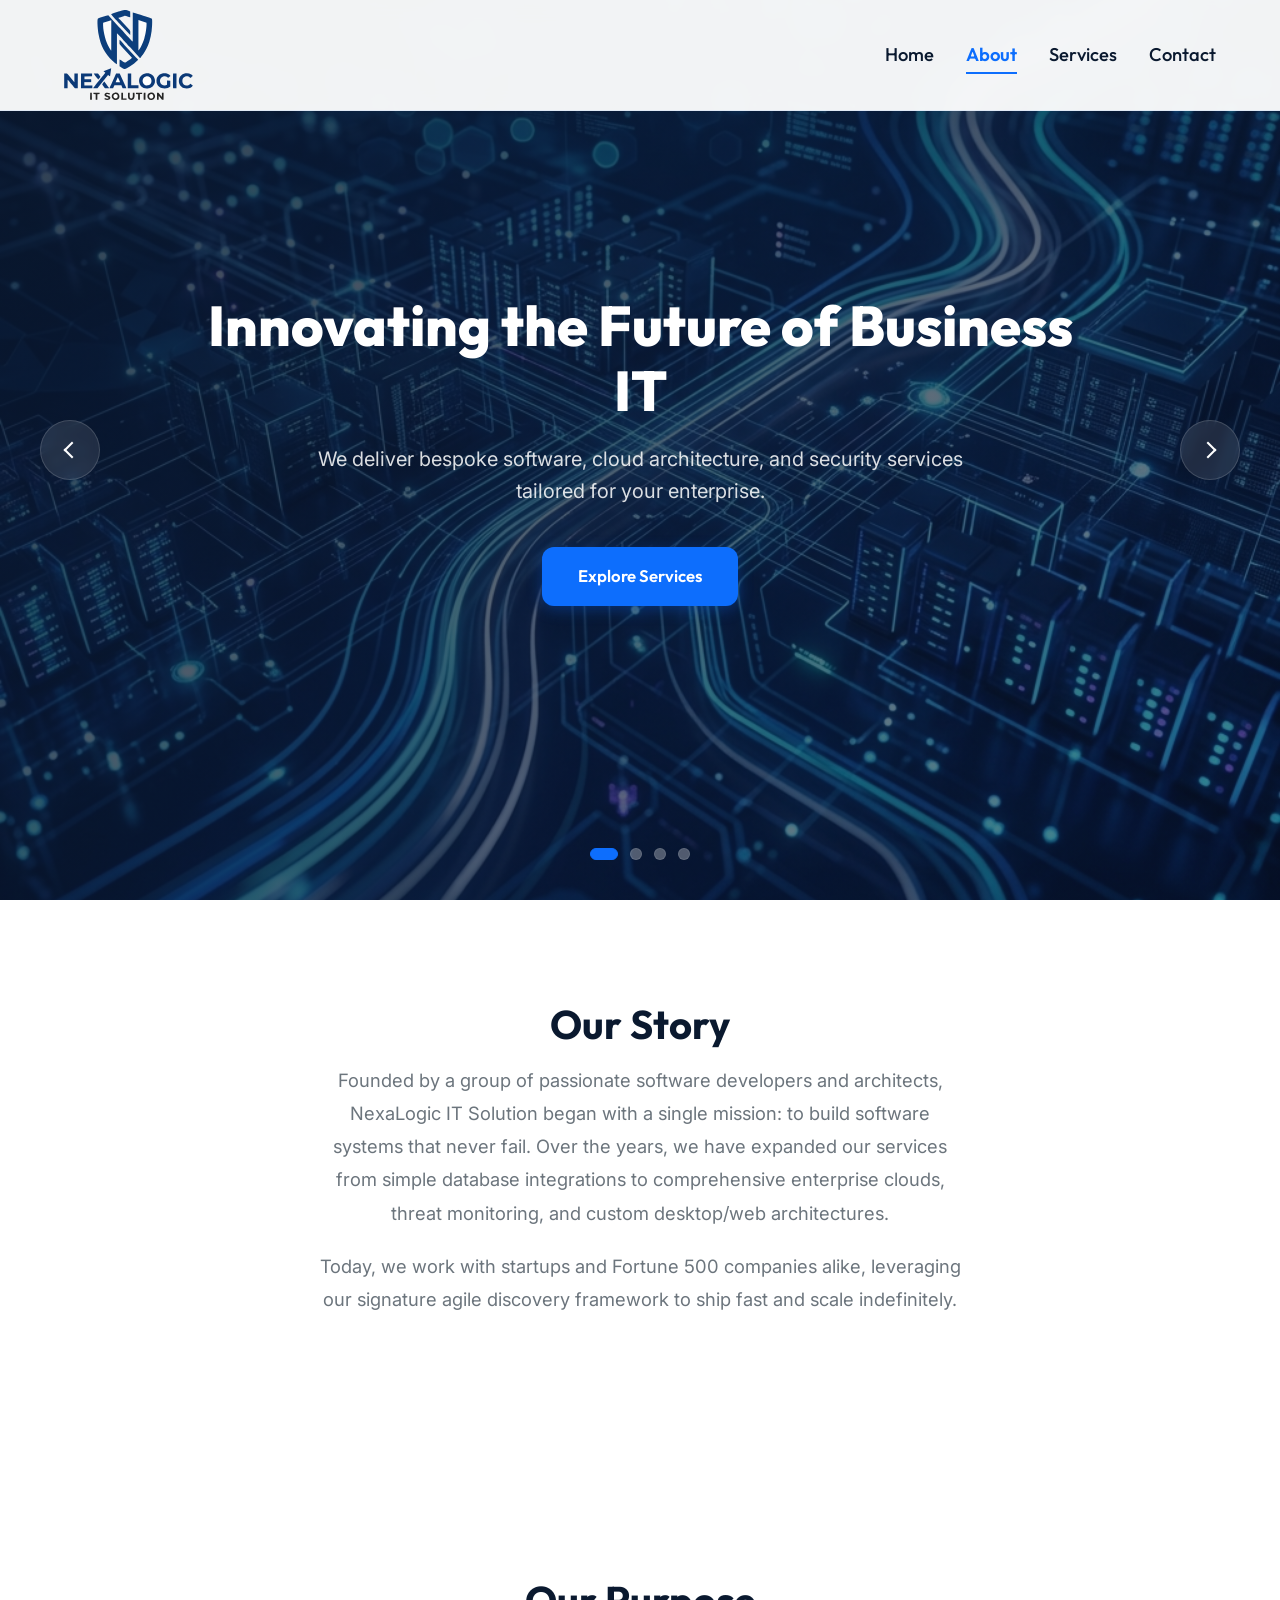
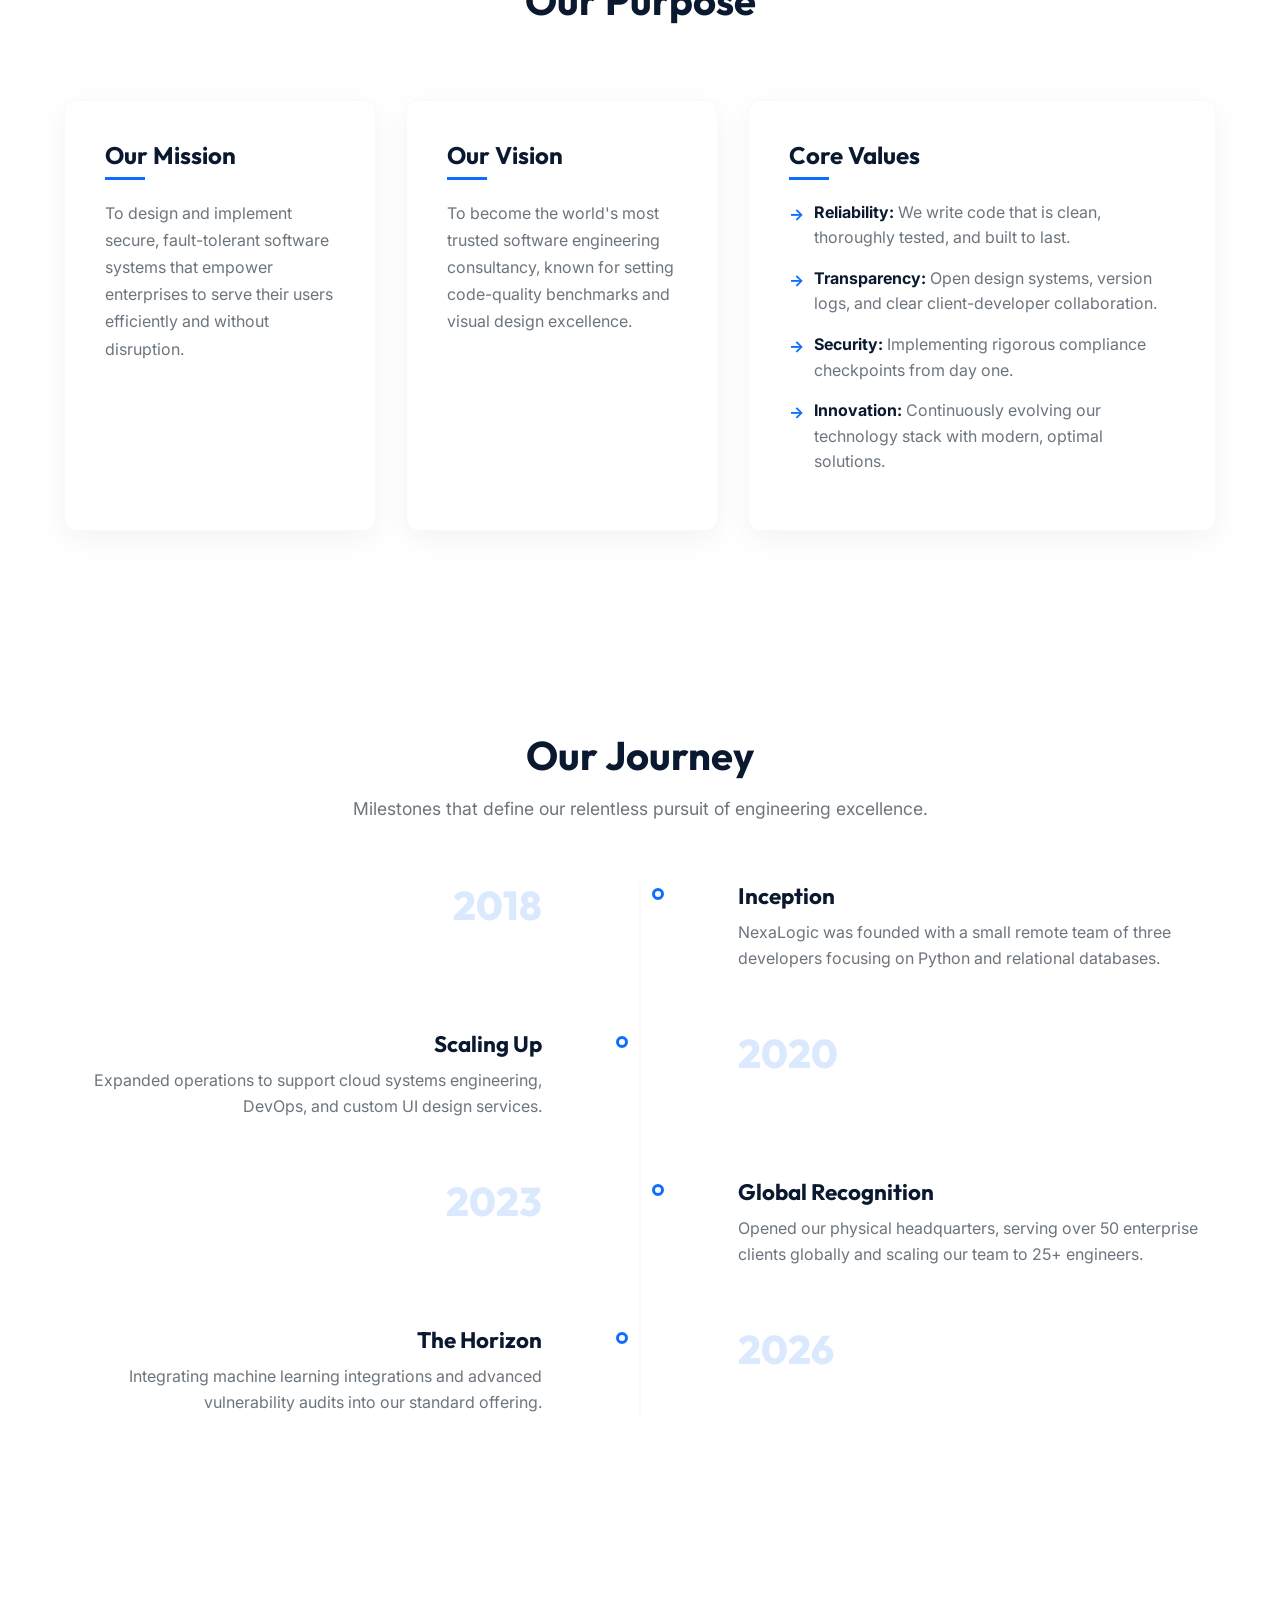
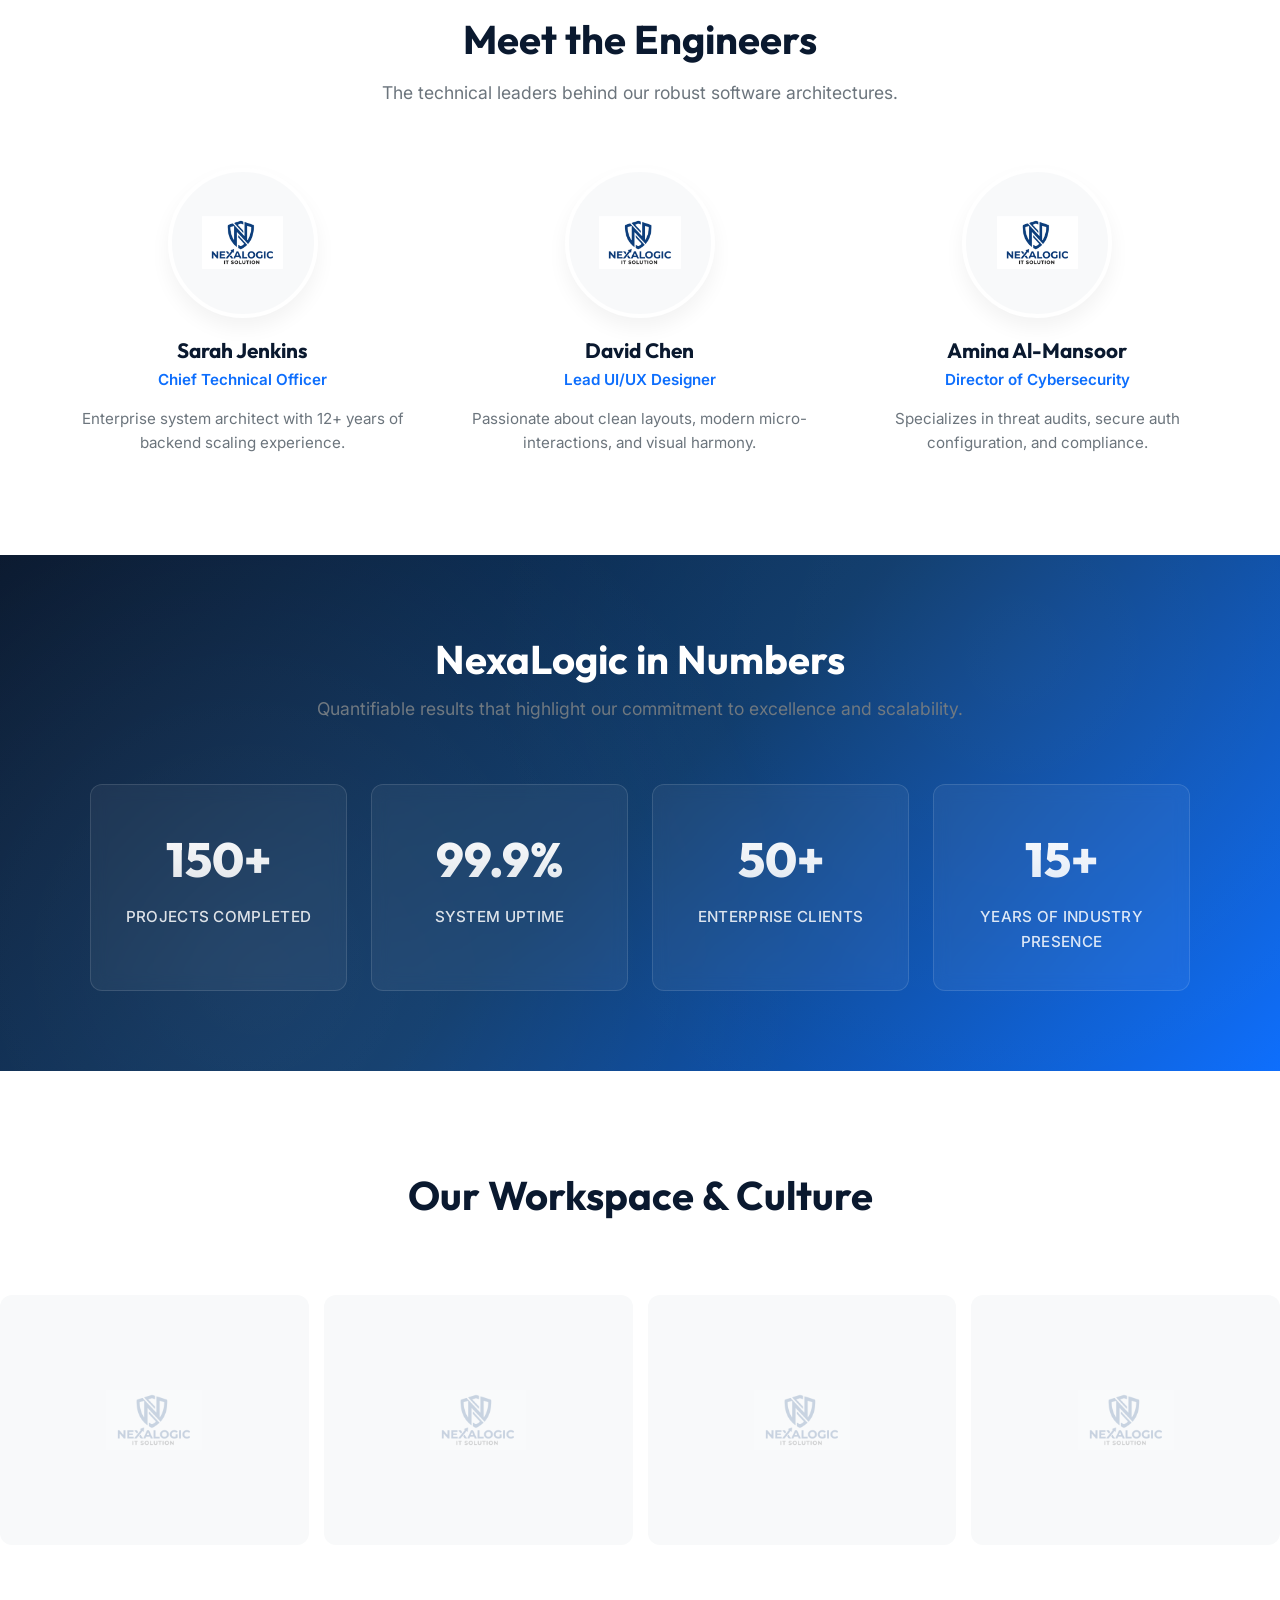
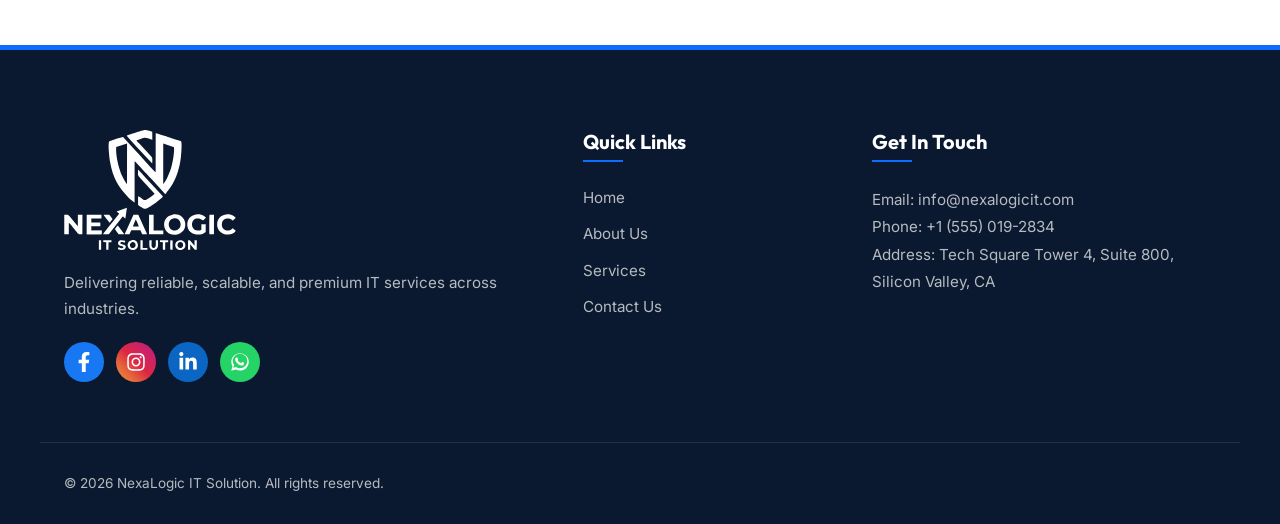
==== commit fc1ea324: "Update website logo to nexalogic -15.svg with white version for footer" ====
--- a/frontend/about.html
+++ b/frontend/about.html
@@ -9,7 +9,7 @@
     <link rel="stylesheet" href="assets/css/navbar-footer.css">
     <link rel="stylesheet" href="assets/css/carousel.css">
     <link rel="stylesheet" href="assets/css/about.css">
-    <link rel="icon" type="image/png" href="assets/images/logo.png">
+    <link rel="icon" type="image/svg+xml" href="assets/images/nexalogic%20-15.svg">
 </head>
 <body>
 
@@ -17,7 +17,7 @@
     <header>
         <nav id="main-nav">
             <a href="index.html" class="logo-link">
-                <img src="assets/images/logo.png" alt="NexaLogic IT Solution Logo" id="nav-logo">
+                <img src="assets/images/nexalogic%20-15.svg" alt="NexaLogic IT Solution Logo" id="nav-logo">
             </a>
             <button type="button" class="menu-toggle" aria-label="Toggle Navigation Menu" aria-expanded="false">
                 <span></span>
@@ -240,7 +240,7 @@
     <footer>
         <div class="footer-content">
             <div class="footer-brand">
-                <img src="assets/images/white%20logo.png" alt="NexaLogic IT Solution Logo" class="footer-logo">
+                <img src="assets/images/nexalogic-white.svg" alt="NexaLogic IT Solution Logo" class="footer-logo">
                 <p>Delivering reliable, scalable, and premium IT services across industries.</p>
                 <div class="footer-social">
                     <a href="#" class="social-icon facebook" title="Facebook">
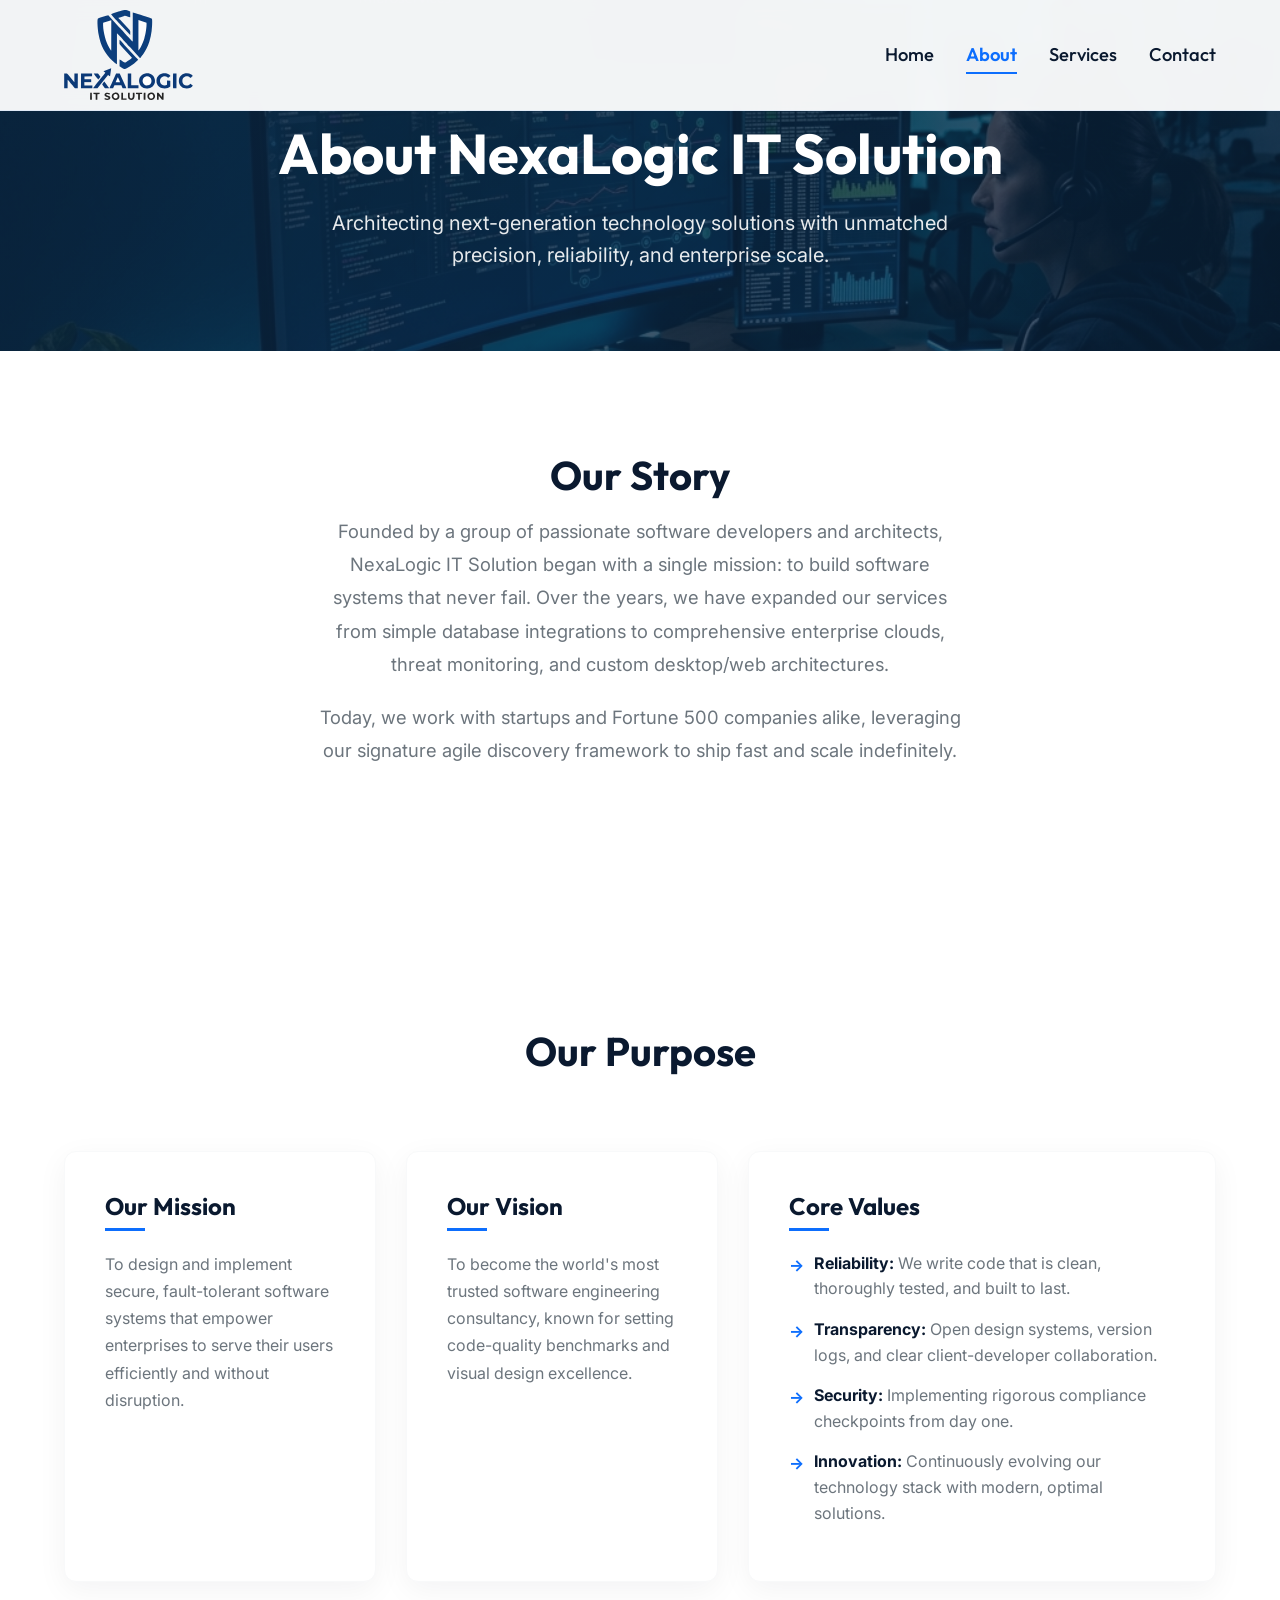
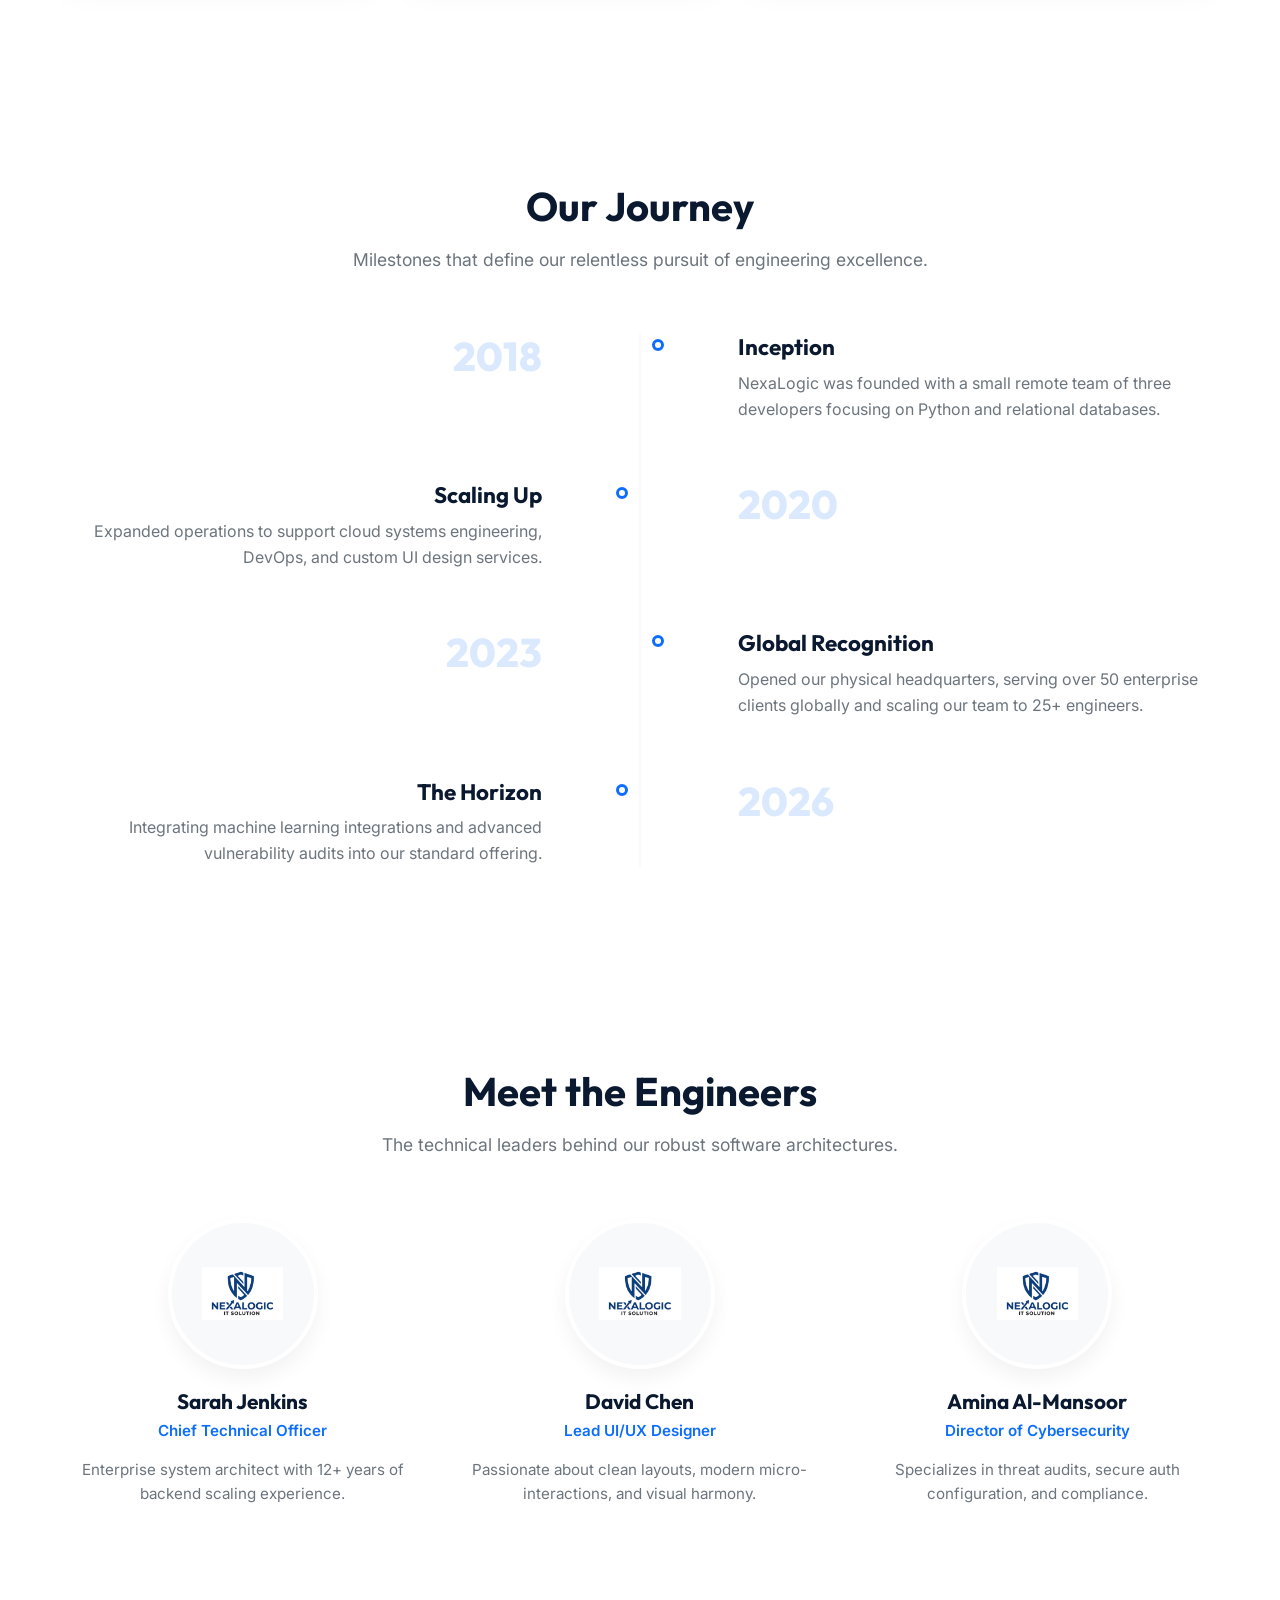
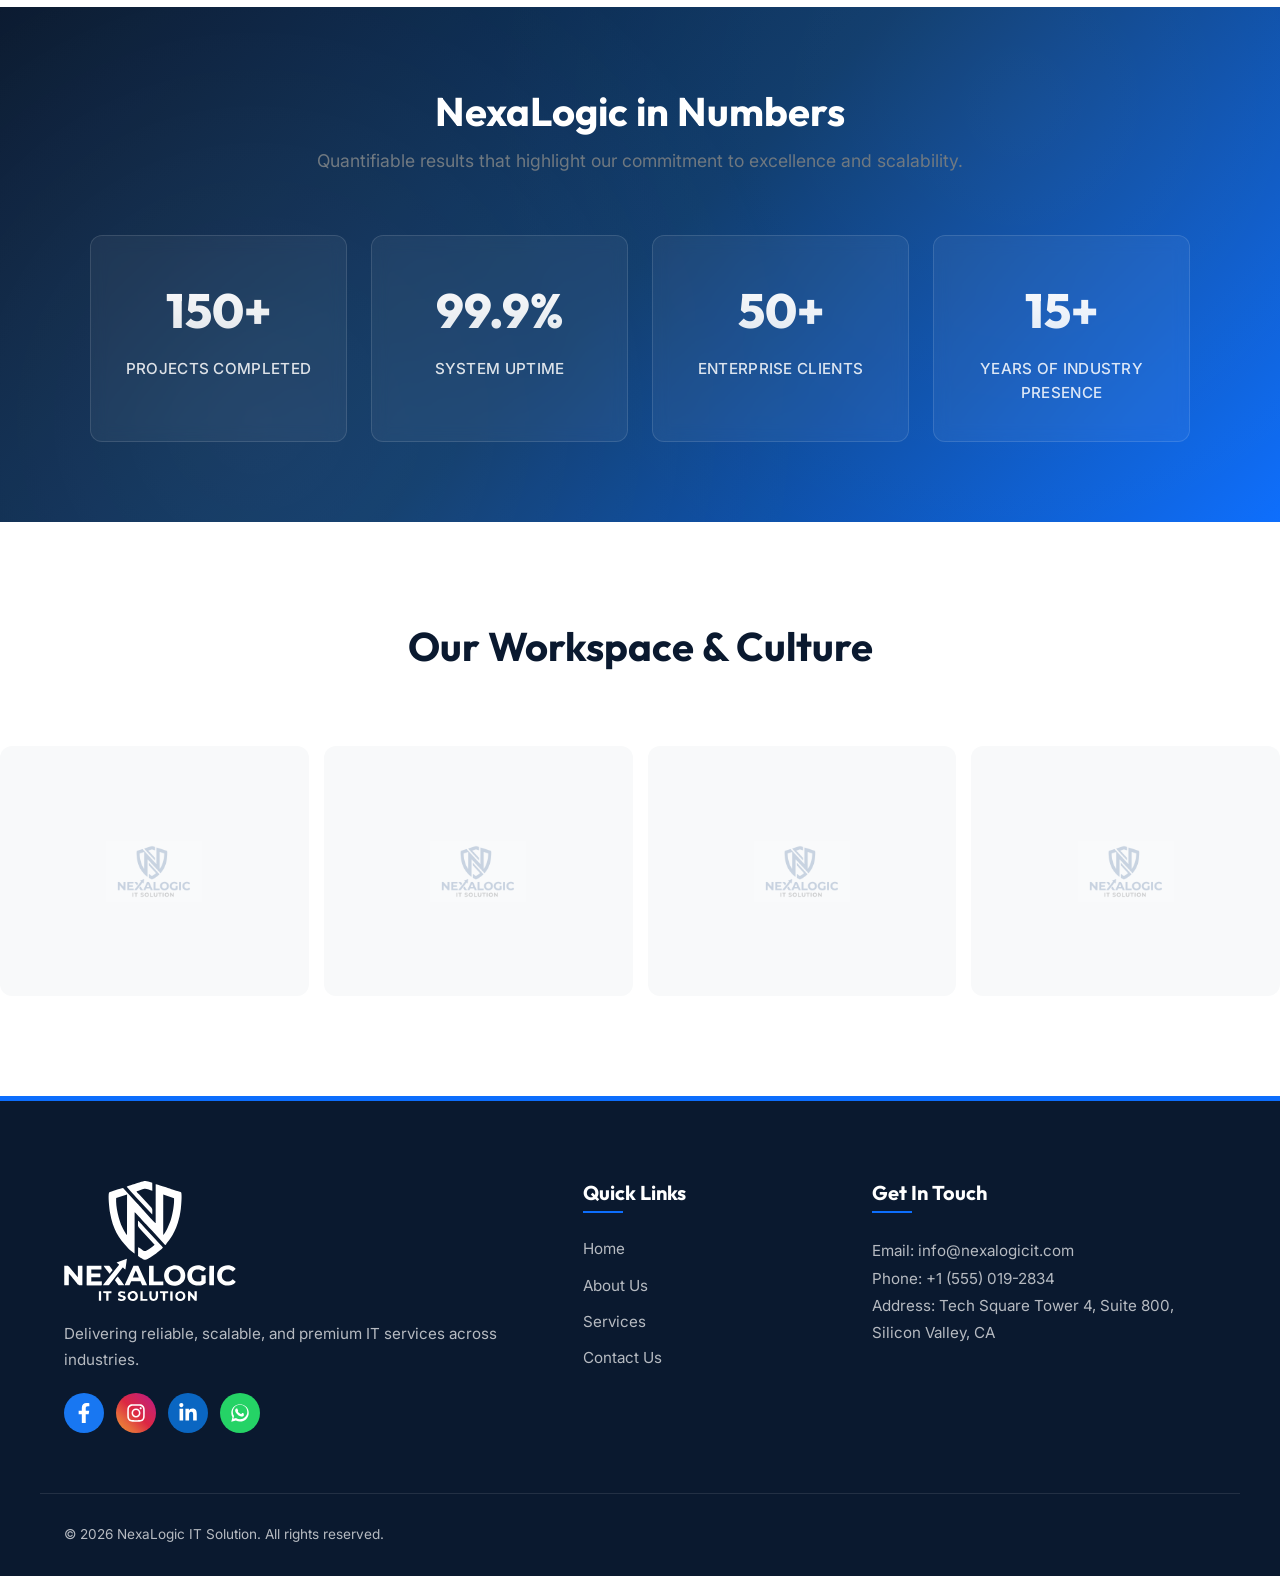
==== commit 1a70a464: "Remove carousel from all subpages, keeping it exclusively on the homepage" ====
--- a/frontend/about.html
+++ b/frontend/about.html
@@ -7,7 +7,6 @@
     <title>NexaLogic IT Solution | About Us</title>
     <link rel="stylesheet" href="assets/css/style.css">
     <link rel="stylesheet" href="assets/css/navbar-footer.css">
-    <link rel="stylesheet" href="assets/css/carousel.css">
     <link rel="stylesheet" href="assets/css/about.css">
     <link rel="icon" type="image/svg+xml" href="assets/images/nexalogic%20-15.svg">
 </head>
@@ -25,6 +24,12 @@
                 <span></span>
             </button>
             <ul id="nav-menu">
+                <li class="drawer-header-item">
+                    <a href="index.html" class="drawer-logo-link">
+                        <img src="assets/images/nexalogic%20-15.svg" alt="NexaLogic IT Solution Logo" class="drawer-logo">
+                    </a>
+                    <button type="button" class="drawer-close-btn" aria-label="Close Menu">&times;</button>
+                </li>
                 <li><a href="index.html">Home</a></li>
                 <li><a href="about.html" class="active">About</a></li>
                 <li><a href="services.html">Services</a></li>
@@ -36,47 +41,11 @@
     <!-- Main Content Workspace -->
     <main>
 
-        <section id="hero-carousel" aria-label="Company Showcase Carousel">
-            <div class="carousel-slides">
-                <!-- Slide 1 -->
-                <article class="carousel-slide" id="slide-1" style="background-image: url('assets/images/slide1.png');">
-                    <h1>Innovating the Future of Business IT</h1>
-                    <p>We deliver bespoke software, cloud architecture, and security services tailored for your enterprise.</p>
-                    <a href="services.html" class="cta-button">Explore Services</a>
-                </article>
-                
-                <!-- Slide 2 -->
-                <article class="carousel-slide" id="slide-2" style="background-image: url('assets/images/slide2.png');">
-                    <h1>Our Strategic Process</h1>
-                    <p>From assessment to execution, we ensure quality checkpoints and seamless digital transitions.</p>
-                    <a href="about.html" class="cta-button">Our Process</a>
-                </article>
-
-                <!-- Slide 3 -->
-                <article class="carousel-slide" id="slide-3" style="background-image: url('assets/images/slide3.png');">
-                    <h1>Industries We Support</h1>
-                    <p>Empowering Healthcare, Finance, Logistics, and E-commerce with robust backend systems.</p>
-                    <a href="contact.html" class="cta-button">Partner With Us</a>
-                </article>
-
-                <!-- Slide 4 -->
-                <article class="carousel-slide" id="slide-4" style="background-image: url('assets/images/slide4.png');">
-                    <h1>Featured Solutions</h1>
-                    <p>Discover our specialized cloud migration and machine learning APIs built to scale.</p>
-                    <a href="services.html" class="cta-button">Learn More</a>
-                </article>
-            </div>
-            
-            <!-- Carousel Controls -->
-            <div class="carousel-controls">
-                <button type="button" id="prev-slide" aria-label="Previous Slide">Previous</button>
-                <button type="button" id="next-slide" aria-label="Next Slide">Next</button>
-            </div>
-            <div class="carousel-dots">
-                <span class="dot" data-slide="0" aria-label="Slide 1 navigation"></span>
-                <span class="dot" data-slide="1" aria-label="Slide 2 navigation"></span>
-                <span class="dot" data-slide="2" aria-label="Slide 3 navigation"></span>
-                <span class="dot" data-slide="3" aria-label="Slide 4 navigation"></span>
+        <!-- About Hero Section -->
+        <section id="about-hero" class="page-hero">
+            <div class="container">
+                <h1>About NexaLogic IT Solution</h1>
+                <p>Architecting next-generation technology solutions with unmatched precision, reliability, and enterprise scale.</p>
             </div>
         </section>
 
@@ -280,7 +249,6 @@
         </div>
     </footer>
 
-    <script src="assets/js/carousel.js"></script>
     <script src="assets/js/main.js"></script>
 </body>
 </html>
--- a/frontend/assets/css/style.css
+++ b/frontend/assets/css/style.css
@@ -200,3 +200,43 @@
     clip: rect(0, 0, 0, 0);
     border: 0;
 }
+
+/* Page Hero Banner for Inner Pages */
+.page-hero {
+    background-color: var(--dark-blue);
+    background-image: linear-gradient(135deg, rgba(10, 25, 47, 0.92) 0%, rgba(13, 110, 253, 0.75) 100%), url('../images/slide1.png');
+    background-size: cover;
+    background-position: center;
+    color: var(--white);
+    padding: 160px 0 75px 0;
+    text-align: center;
+    position: relative;
+}
+
+.page-hero h1 {
+    font-size: 3rem;
+    color: var(--white);
+    margin-bottom: 16px;
+    font-family: var(--font-heading);
+    font-weight: 700;
+}
+
+.page-hero p {
+    font-size: 1.2rem;
+    color: rgba(255, 255, 255, 0.9);
+    max-width: 680px;
+    margin: 0 auto;
+    line-height: 1.6;
+}
+
+@media (max-width: 768px) {
+    .page-hero {
+        padding: 120px 20px 50px 20px;
+    }
+    .page-hero h1 {
+        font-size: 2.2rem;
+    }
+    .page-hero p {
+        font-size: 1rem;
+    }
+}
--- a/frontend/assets/css/navbar-footer.css
+++ b/frontend/assets/css/navbar-footer.css
@@ -87,7 +87,12 @@
     border: none;
     cursor: pointer;
     padding: 8px;
-    z-index: 1100;
+    z-index: 1200;
+}
+
+.drawer-header-item,
+.nav-backdrop {
+    display: none;
 }
 
 .menu-toggle span {
@@ -230,44 +235,154 @@
 
 @media (max-width: 768px) {
     nav#main-nav {
-        height: 80px;
-        min-height: 80px;
+        height: 76px;
+        min-height: 76px;
+        padding: 0 18px;
     }
     
     nav#main-nav .logo-link {
-        height: 60px;
+        height: 56px;
+        margin-left: 6px;
+        margin-right: 16px;
+        display: flex;
+        align-items: center;
     }
     
     nav#main-nav #nav-logo {
-        height: 60px;
-        max-height: 60px;
+        height: 52px;
+        max-height: 52px;
+        width: auto;
+        object-fit: contain;
     }
 
     .menu-toggle {
         display: block;
-    }
-
+        padding: 8px;
+        margin-right: 2px;
+    }
+
+    /* Mobile Backdrop Overlay */
+    .nav-backdrop {
+        display: block;
+        position: fixed;
+        top: 0;
+        left: 0;
+        width: 100vw;
+        height: 100vh;
+        height: 100dvh;
+        background-color: rgba(10, 25, 47, 0.55);
+        backdrop-filter: blur(4px);
+        -webkit-backdrop-filter: blur(4px);
+        z-index: 1100;
+        opacity: 0;
+        visibility: hidden;
+        transition: opacity 0.3s ease, visibility 0.3s ease;
+    }
+
+    .nav-backdrop.open {
+        opacity: 1;
+        visibility: visible;
+    }
+
+    /* Left Side Drawer Menu */
     #nav-menu {
         position: fixed;
         top: 0;
-        right: -100%;
-        width: 80%;
+        left: -100%;
+        right: auto;
+        width: 82%;
         max-width: 320px;
         height: 100vh;
-        background-color: rgba(255, 255, 255, 0.98);
-        backdrop-filter: blur(15px);
-        -webkit-backdrop-filter: blur(15px);
+        height: 100dvh;
+        background-color: #ffffff;
+        backdrop-filter: blur(20px);
+        -webkit-backdrop-filter: blur(20px);
         flex-direction: column;
+        justify-content: flex-start;
+        align-items: stretch;
+        gap: 0;
+        box-shadow: 10px 0 35px rgba(0, 0, 0, 0.2);
+        transition: left 0.35s cubic-bezier(0.4, 0, 0.2, 1);
+        z-index: 1150;
+        padding: 0;
+        overflow-y: auto;
+        -webkit-overflow-scrolling: touch;
+    }
+
+    #nav-menu.open {
+        left: 0;
+        right: auto;
+    }
+
+    /* Drawer Header Item */
+    .drawer-header-item {
+        display: flex !important;
+        justify-content: space-between;
+        align-items: center;
+        padding: 18px 20px 14px 20px;
+        border-bottom: 1px solid rgba(13, 110, 253, 0.08);
+        background-color: #ffffff;
+        margin-bottom: 10px;
+        width: 100%;
+        box-sizing: border-box;
+    }
+
+    .drawer-header-item .drawer-logo {
+        height: 48px;
+        max-height: 48px;
+        width: auto;
+        object-fit: contain;
+    }
+
+    .drawer-close-btn {
+        background: none;
+        border: none;
+        font-size: 30px;
+        line-height: 1;
+        color: var(--dark-blue);
+        cursor: pointer;
+        padding: 4px 8px;
+        border-radius: 6px;
+        display: flex;
+        align-items: center;
         justify-content: center;
-        gap: 40px;
-        box-shadow: -10px 0 30px rgba(0, 0, 0, 0.1);
-        transition: var(--transition-smooth);
-        z-index: 1050;
-        padding: 40px;
-    }
-
-    #nav-menu.open {
-        right: 0;
+        transition: background-color 0.2s, color 0.2s;
+    }
+
+    .drawer-close-btn:hover {
+        background-color: rgba(13, 110, 253, 0.08);
+        color: var(--primary-blue);
+    }
+
+    #nav-menu li:not(.drawer-header-item) {
+        width: 100%;
+        padding: 0 14px;
+        box-sizing: border-box;
+    }
+
+    #nav-menu li a {
+        display: flex;
+        align-items: center;
+        width: 100%;
+        padding: 12px 18px;
+        font-size: 1.1rem;
+        font-weight: 500;
+        color: var(--dark-blue);
+        border-radius: 8px;
+        transition: all 0.2s ease;
+        box-sizing: border-box;
+    }
+
+    #nav-menu li a::after {
+        display: none !important;
+    }
+
+    #nav-menu li a:hover,
+    #nav-menu li a.active {
+        background-color: rgba(13, 110, 253, 0.08);
+        color: var(--primary-blue);
+        font-weight: 600;
+        padding-left: 22px;
     }
 
     /* Animate Hamburger span lines to cross when open */
@@ -292,3 +407,26 @@
         gap: 16px;
     }
 }
+
+@media (max-width: 480px) {
+    nav#main-nav {
+        height: 70px;
+        min-height: 70px;
+        padding: 0 14px;
+    }
+    
+    nav#main-nav .logo-link {
+        height: 50px;
+        margin-left: 4px;
+        margin-right: 12px;
+    }
+    
+    nav#main-nav #nav-logo {
+        height: 46px;
+        max-height: 46px;
+    }
+
+    #nav-menu {
+        width: 86%;
+    }
+}
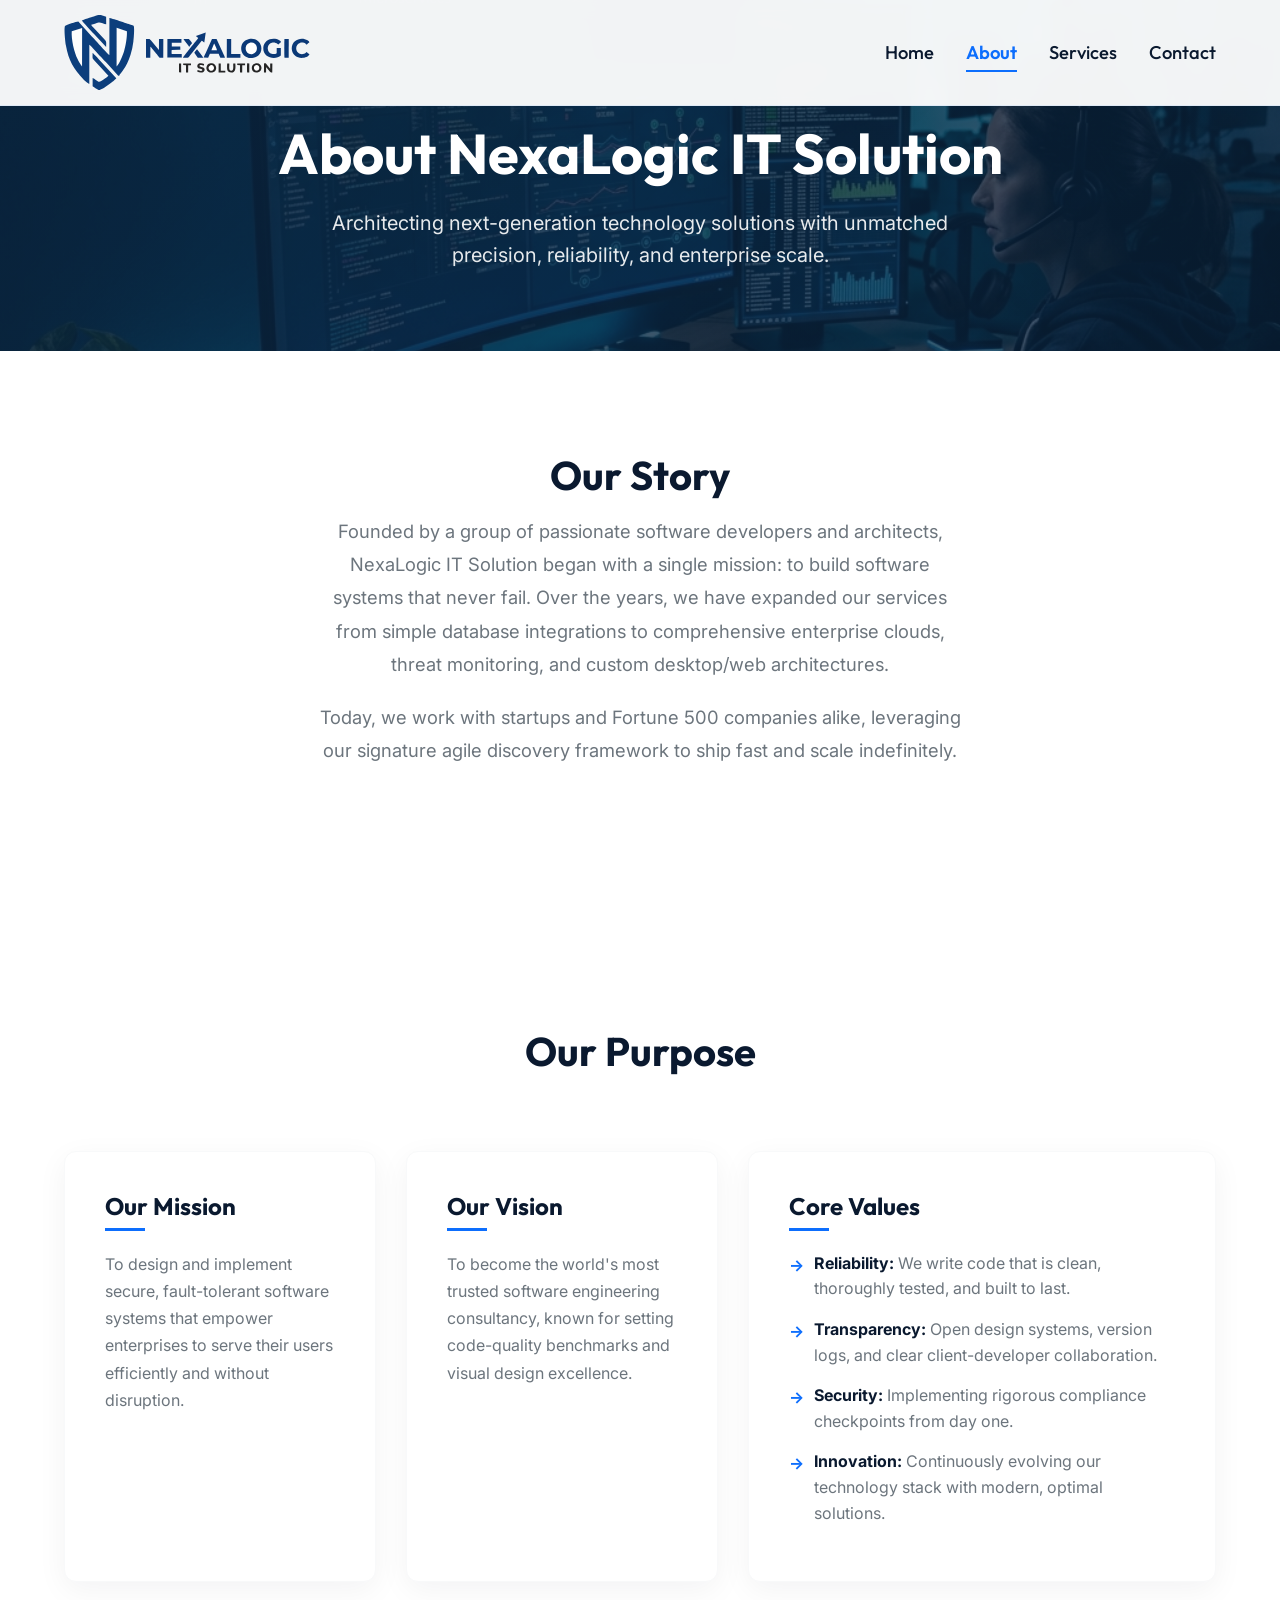
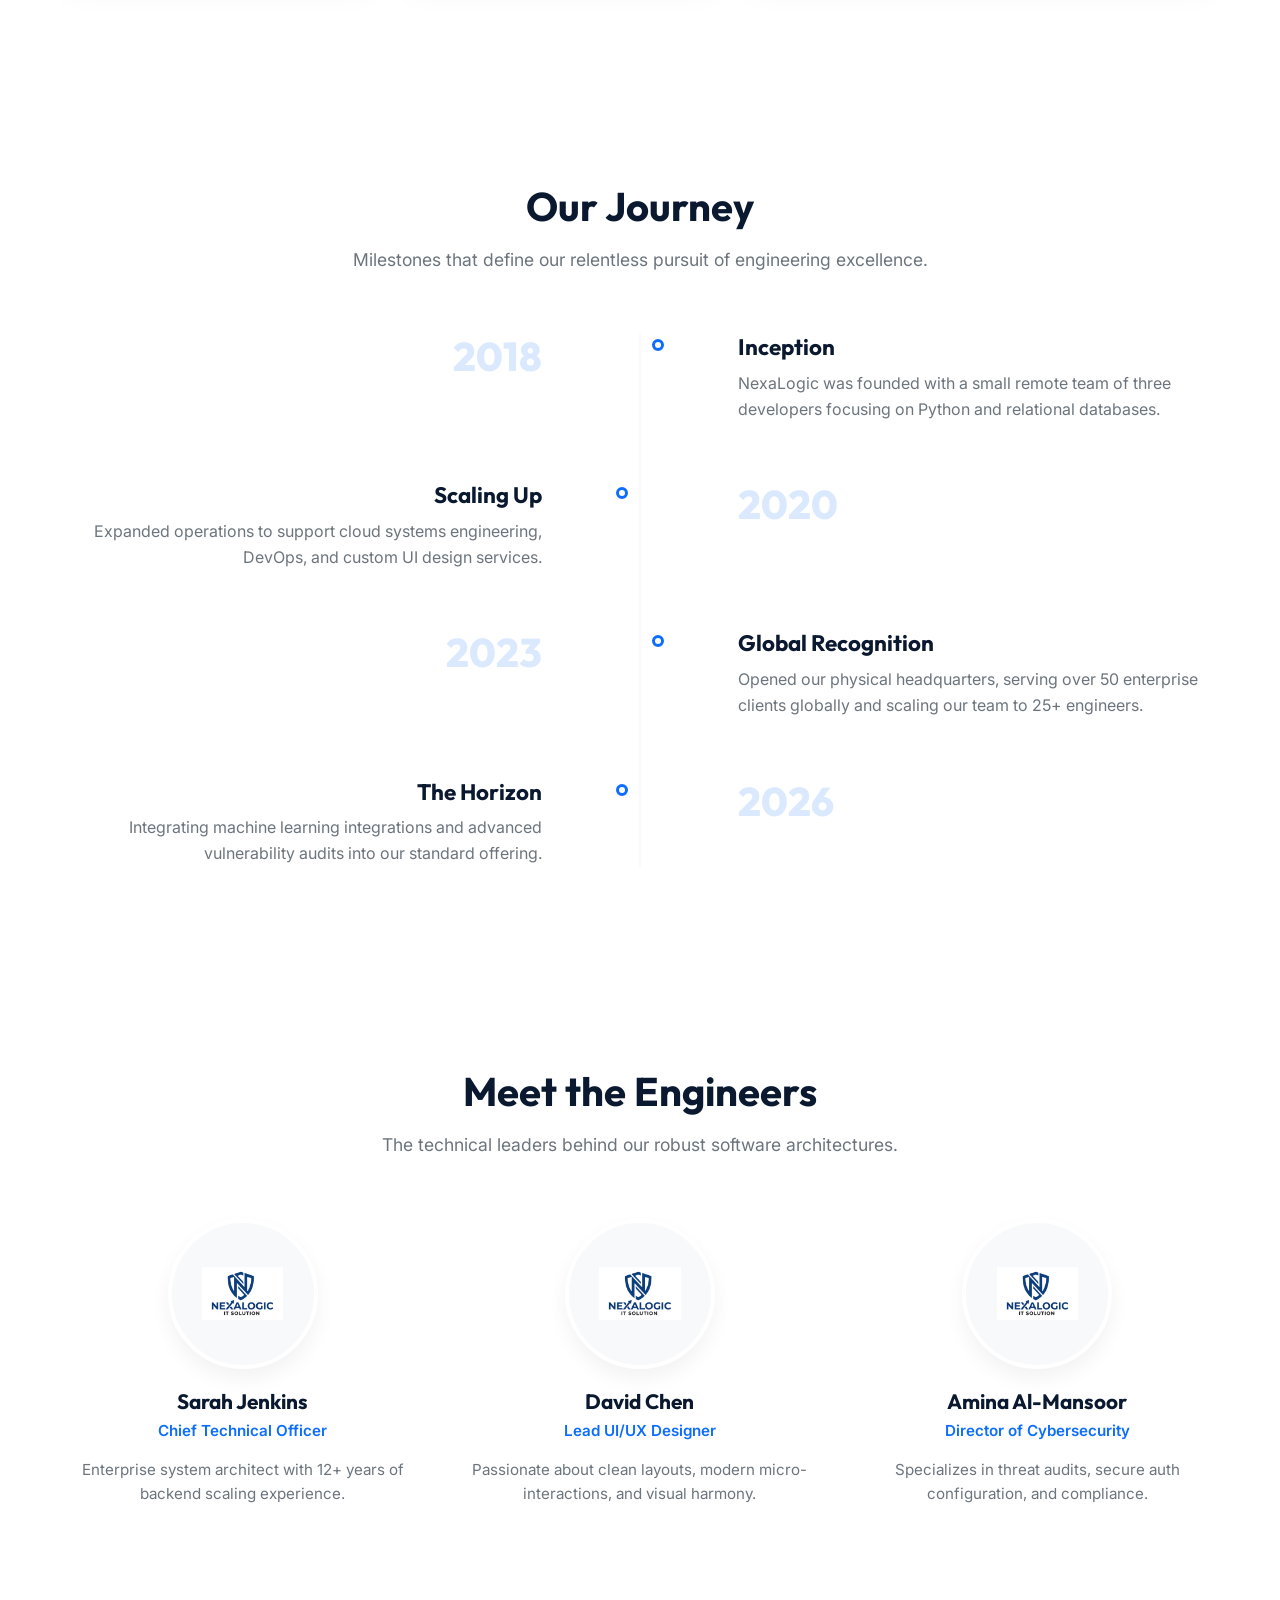
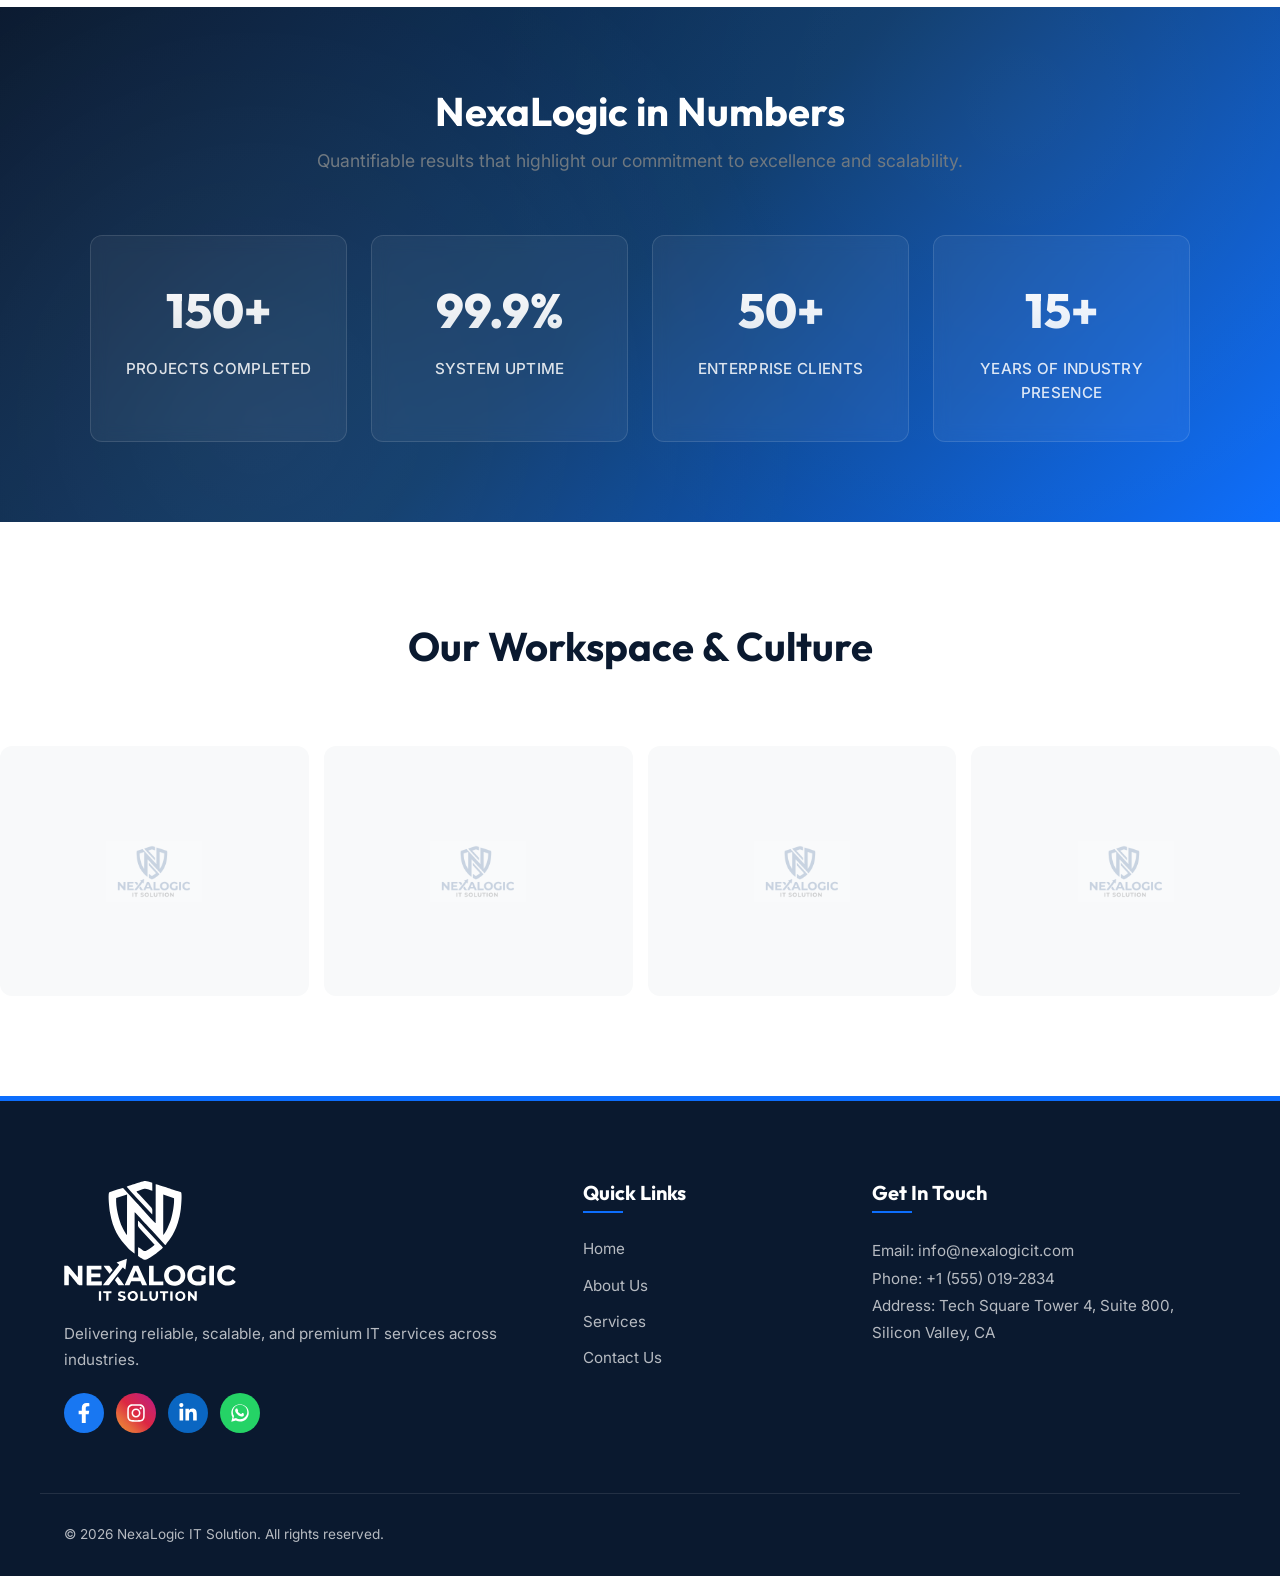
==== commit c4e192f5: "Update header logo to nexalogic header svg and adjust logo sizing across desktop and mobile" ====
--- a/frontend/about.html
+++ b/frontend/about.html
@@ -5,31 +5,25 @@
     <meta name="viewport" content="width=device-width, initial-scale=1.0">
     <meta name="description" content="Learn about NexaLogic IT Solution - Our mission, vision, journey, and the expert engineering team driving our success.">
     <title>NexaLogic IT Solution | About Us</title>
-    <link rel="stylesheet" href="assets/css/style.css">
-    <link rel="stylesheet" href="assets/css/navbar-footer.css">
-    <link rel="stylesheet" href="assets/css/about.css">
-    <link rel="icon" type="image/svg+xml" href="assets/images/nexalogic%20-15.svg">
+    <link rel="stylesheet" href="assets/css/style.css?v=3.8">
+    <link rel="stylesheet" href="assets/css/navbar-footer.css?v=3.8">
+    <link rel="stylesheet" href="assets/css/about.css?v=3.8">
+    <link rel="icon" type="image/svg+xml" href="assets/images/nexalogic%20header%20svg.svg">
 </head>
 <body>
 
     <!-- Header & Navigation -->
     <header>
         <nav id="main-nav">
-            <a href="index.html" class="logo-link">
-                <img src="assets/images/nexalogic%20-15.svg" alt="NexaLogic IT Solution Logo" id="nav-logo">
-            </a>
-            <button type="button" class="menu-toggle" aria-label="Toggle Navigation Menu" aria-expanded="false">
+            <button type="button" class="menu-toggle" id="btnMobileNavToggle" aria-label="Open Navigation Menu">
                 <span></span>
                 <span></span>
                 <span></span>
             </button>
+            <a href="index.html" class="logo-link">
+                <img src="assets/images/nexalogic%20header%20svg.svg" alt="NexaLogic IT Solution Logo" id="nav-logo">
+            </a>
             <ul id="nav-menu">
-                <li class="drawer-header-item">
-                    <a href="index.html" class="drawer-logo-link">
-                        <img src="assets/images/nexalogic%20-15.svg" alt="NexaLogic IT Solution Logo" class="drawer-logo">
-                    </a>
-                    <button type="button" class="drawer-close-btn" aria-label="Close Menu">&times;</button>
-                </li>
                 <li><a href="index.html">Home</a></li>
                 <li><a href="about.html" class="active">About</a></li>
                 <li><a href="services.html">Services</a></li>
@@ -37,6 +31,37 @@
             </ul>
         </nav>
     </header>
+
+    <!-- Mobile Side Navigation Drawer (Glaimagain Style) -->
+    <div class="mobile-nav-backdrop" id="mobileNavBackdrop"></div>
+    <div class="mobile-nav-drawer" id="mobileNavDrawer" aria-hidden="true">
+        <div class="mobile-nav-header">
+            <div class="mobile-drawer-brand">
+                <img src="assets/images/nexalogic%20header%20svg.svg" alt="NexaLogic IT Solution" class="mobile-drawer-logo">
+            </div>
+            <button type="button" class="mobile-nav-close-btn" id="btnMobileNavClose" aria-label="Close Menu">&times;</button>
+        </div>
+        <div class="mobile-nav-body">
+            <div class="mobile-nav-list">
+                <a href="index.html" class="mobile-nav-item">
+                    <span>HOME</span>
+                    <span class="arrow-icon">&#8250;</span>
+                </a>
+                <a href="about.html" class="mobile-nav-item active">
+                    <span>ABOUT</span>
+                    <span class="arrow-icon">&#8250;</span>
+                </a>
+                <a href="services.html" class="mobile-nav-item">
+                    <span>SERVICES</span>
+                    <span class="arrow-icon">&#8250;</span>
+                </a>
+                <a href="contact.html" class="mobile-nav-item">
+                    <span>CONTACT</span>
+                    <span class="arrow-icon">&#8250;</span>
+                </a>
+            </div>
+        </div>
+    </div>
 
     <!-- Main Content Workspace -->
     <main>
@@ -249,6 +274,6 @@
         </div>
     </footer>
 
-    <script src="assets/js/main.js"></script>
+    <script src="assets/js/main.js?v=3.8"></script>
 </body>
 </html>
--- a/frontend/assets/css/style.css
+++ b/frontend/assets/css/style.css
@@ -30,6 +30,9 @@
 html {
     scroll-behavior: smooth;
     font-size: 16px;
+    overflow-x: hidden;
+    width: 100%;
+    max-width: 100vw;
 }
 
 body {
@@ -38,6 +41,9 @@
     color: var(--grey-dark);
     line-height: 1.6;
     overflow-x: hidden;
+    width: 100%;
+    max-width: 100vw;
+    position: relative;
     -webkit-font-smoothing: antialiased;
 }
 
--- a/frontend/assets/css/navbar-footer.css
+++ b/frontend/assets/css/navbar-footer.css
@@ -25,8 +25,8 @@
     max-width: 1200px;
     margin: 0 auto;
     padding: 0 24px;
-    height: 110px;
-    min-height: 110px;
+    height: 105px;
+    min-height: 105px;
     box-sizing: border-box;
 }
 
@@ -34,13 +34,14 @@
     display: flex;
     align-items: center;
     flex-shrink: 0;
-    height: 90px;
+    height: 85px;
 }
 
 nav#main-nav #nav-logo {
-    height: 90px;
+    height: 75px;
     width: auto;
-    max-height: 90px;
+    max-height: 80px;
+    max-width: 320px;
     object-fit: contain;
 }
 
@@ -80,27 +81,29 @@
     font-weight: 600;
 }
 
-/* Menu Toggle Button for Mobile */
+/* Menu Toggle & Mobile Navigation Drawer (Glaimagain Style) */
 .menu-toggle {
     display: none;
     background: none;
     border: none;
     cursor: pointer;
     padding: 8px;
-    z-index: 1200;
-}
-
-.drawer-header-item,
-.nav-backdrop {
+    z-index: 100;
+}
+
+.mobile-nav-backdrop,
+.mobile-nav-drawer,
+.mobile-nav-contact-btn {
     display: none;
 }
 
 .menu-toggle span {
     display: block;
-    width: 24px;
+    width: 22px;
     height: 2px;
     background-color: var(--dark-blue);
-    margin: 5px 0;
+    margin: 4px 0;
+    border-radius: 2px;
     transition: var(--transition-smooth);
 }
 
@@ -235,165 +238,243 @@
 
 @media (max-width: 768px) {
     nav#main-nav {
-        height: 76px;
-        min-height: 76px;
-        padding: 0 18px;
-    }
-    
+        height: 82px;
+        min-height: 82px;
+        padding: 0 16px;
+        display: flex;
+        align-items: center;
+        justify-content: flex-start;
+        gap: 16px;
+        position: relative;
+    }
+
+    /* Mobile hamburger toggle (clean, simple 3 hyphens - no box/gradient) */
+    .menu-toggle {
+        display: inline-flex !important;
+        position: static !important;
+        transform: none !important;
+        flex-direction: column;
+        justify-content: center;
+        align-items: center;
+        width: auto !important;
+        height: auto !important;
+        background: transparent !important;
+        background-color: transparent !important;
+        border: none !important;
+        border-radius: 0 !important;
+        box-shadow: none !important;
+        cursor: pointer;
+        padding: 8px 4px !important;
+        flex-shrink: 0;
+        z-index: 10;
+        outline: none;
+    }
+
+    .menu-toggle:hover {
+        background: transparent !important;
+    }
+
+    .menu-toggle span {
+        display: block;
+        width: 26px;
+        height: 3px;
+        background-color: var(--dark-blue);
+        margin: 3px 0;
+        border-radius: 3px;
+        transition: var(--transition-smooth);
+    }
+
+    /* Brand logo in navbar (Placed directly next to 3 hyphens & BIGGER) */
     nav#main-nav .logo-link {
-        height: 56px;
-        margin-left: 6px;
-        margin-right: 16px;
-        display: flex;
-        align-items: center;
-    }
-    
+        height: 72px;
+        margin: 0 !important;
+        display: flex;
+        align-items: center;
+        flex-shrink: 0;
+    }
+
     nav#main-nav #nav-logo {
-        height: 52px;
-        max-height: 52px;
+        height: 60px;
+        max-height: 64px;
         width: auto;
+        max-width: 260px;
         object-fit: contain;
     }
 
-    .menu-toggle {
-        display: block;
-        padding: 8px;
-        margin-right: 2px;
-    }
-
-    /* Mobile Backdrop Overlay */
-    .nav-backdrop {
-        display: block;
+    /* Hide contact button from mobile header */
+    .mobile-nav-contact-btn {
+        display: none !important;
+    }
+
+    /* Completely hide desktop menu on mobile */
+    #nav-menu {
+        display: none !important;
+    }
+
+    /* Hardware-Accelerated Mobile Drawer (Glaimagain Style) */
+    .mobile-nav-backdrop {
+        display: block !important;
+        position: fixed;
+        inset: 0;
+        width: 100vw;
+        height: 100vh;
+        height: 100dvh;
+        background: rgba(10, 25, 47, 0.55);
+        backdrop-filter: blur(4px);
+        -webkit-backdrop-filter: blur(4px);
+        opacity: 0;
+        visibility: hidden;
+        transition: opacity 0.3s cubic-bezier(0.16, 1, 0.3, 1), visibility 0.3s;
+        z-index: 1055;
+    }
+
+    .mobile-nav-backdrop.active {
+        opacity: 1;
+        visibility: visible;
+    }
+
+    .mobile-nav-drawer {
+        display: flex !important;
         position: fixed;
         top: 0;
         left: 0;
-        width: 100vw;
+        bottom: 0;
+        width: 300px;
+        max-width: 86vw;
         height: 100vh;
         height: 100dvh;
-        background-color: rgba(10, 25, 47, 0.55);
-        backdrop-filter: blur(4px);
-        -webkit-backdrop-filter: blur(4px);
-        z-index: 1100;
-        opacity: 0;
-        visibility: hidden;
-        transition: opacity 0.3s ease, visibility 0.3s ease;
-    }
-
-    .nav-backdrop.open {
-        opacity: 1;
-        visibility: visible;
-    }
-
-    /* Left Side Drawer Menu */
-    #nav-menu {
-        position: fixed;
-        top: 0;
-        left: -100%;
-        right: auto;
-        width: 82%;
-        max-width: 320px;
-        height: 100vh;
-        height: 100dvh;
-        background-color: #ffffff;
-        backdrop-filter: blur(20px);
-        -webkit-backdrop-filter: blur(20px);
-        flex-direction: column;
-        justify-content: flex-start;
-        align-items: stretch;
-        gap: 0;
-        box-shadow: 10px 0 35px rgba(0, 0, 0, 0.2);
-        transition: left 0.35s cubic-bezier(0.4, 0, 0.2, 1);
-        z-index: 1150;
-        padding: 0;
+        background: #ffffff;
+        box-shadow: 4px 0 35px rgba(10, 25, 47, 0.2);
+        z-index: 1060;
+        transform: translateX(-100%);
+        transition: transform 0.32s cubic-bezier(0.16, 1, 0.3, 1);
+        will-change: transform;
         overflow-y: auto;
         -webkit-overflow-scrolling: touch;
-    }
-
-    #nav-menu.open {
-        left: 0;
-        right: auto;
-    }
-
-    /* Drawer Header Item */
-    .drawer-header-item {
-        display: flex !important;
+        flex-direction: column;
+    }
+
+    .mobile-nav-drawer.active {
+        transform: translateX(0);
+    }
+
+    .mobile-nav-header {
+        padding: 16px 18px;
+        border-bottom: 1px solid rgba(13, 110, 253, 0.08);
+        display: flex;
+        align-items: center;
         justify-content: space-between;
-        align-items: center;
-        padding: 18px 20px 14px 20px;
-        border-bottom: 1px solid rgba(13, 110, 253, 0.08);
-        background-color: #ffffff;
-        margin-bottom: 10px;
-        width: 100%;
-        box-sizing: border-box;
-    }
-
-    .drawer-header-item .drawer-logo {
-        height: 48px;
-        max-height: 48px;
+        background: #f8fafc;
+    }
+
+    .mobile-drawer-brand {
+        display: flex;
+        align-items: center;
+        gap: 10px;
+    }
+
+    .mobile-drawer-logo {
+        height: 40px;
+        max-height: 44px;
         width: auto;
+        max-width: 190px;
         object-fit: contain;
     }
 
-    .drawer-close-btn {
-        background: none;
+    .mobile-drawer-titles {
+        display: flex;
+        flex-direction: column;
+        line-height: 1.15;
+    }
+
+    .mobile-drawer-brand-title {
+        font-family: var(--font-heading);
+        font-weight: 700;
+        color: var(--dark-blue);
+        font-size: 14px;
+        letter-spacing: 0.5px;
+    }
+
+    .mobile-drawer-brand-sub {
+        font-size: 9px;
+        letter-spacing: 1.2px;
+        color: var(--primary-blue);
+        font-weight: 700;
+    }
+
+    .mobile-nav-close-btn {
+        background: #ffffff;
+        border: 1px solid rgba(13, 110, 253, 0.15);
+        width: 34px;
+        height: 34px;
+        border-radius: 50%;
+        color: var(--dark-blue);
+        display: inline-flex;
+        align-items: center;
+        justify-content: center;
+        font-size: 22px;
+        line-height: 1;
+        cursor: pointer;
+        transition: var(--transition-smooth);
+        padding: 0;
+    }
+
+    .mobile-nav-close-btn:hover {
+        background: var(--primary-blue);
+        color: #ffffff;
+        border-color: var(--primary-blue);
+    }
+
+    .mobile-nav-body {
+        padding: 16px 14px;
+        flex-grow: 1;
+    }
+
+    .mobile-nav-list {
+        display: flex;
+        flex-direction: column;
+        gap: 6px;
+    }
+
+    .mobile-nav-item {
+        display: flex;
+        align-items: center;
+        justify-content: space-between;
+        padding: 12px 16px;
+        font-family: var(--font-heading);
+        font-size: 13.5px;
+        font-weight: 600;
+        letter-spacing: 0.5px;
+        color: var(--dark-blue);
+        border-radius: 10px;
+        text-decoration: none;
+        background: transparent;
         border: none;
-        font-size: 30px;
-        line-height: 1;
-        color: var(--dark-blue);
-        cursor: pointer;
-        padding: 4px 8px;
-        border-radius: 6px;
-        display: flex;
-        align-items: center;
-        justify-content: center;
-        transition: background-color 0.2s, color 0.2s;
-    }
-
-    .drawer-close-btn:hover {
+        transition: var(--transition-smooth);
+    }
+
+    .mobile-nav-item:hover,
+    .mobile-nav-item.active {
         background-color: rgba(13, 110, 253, 0.08);
         color: var(--primary-blue);
     }
 
-    #nav-menu li:not(.drawer-header-item) {
-        width: 100%;
-        padding: 0 14px;
-        box-sizing: border-box;
-    }
-
-    #nav-menu li a {
-        display: flex;
-        align-items: center;
-        width: 100%;
-        padding: 12px 18px;
-        font-size: 1.1rem;
-        font-weight: 500;
-        color: var(--dark-blue);
-        border-radius: 8px;
-        transition: all 0.2s ease;
-        box-sizing: border-box;
-    }
-
-    #nav-menu li a::after {
+    .mobile-nav-item .arrow-icon {
+        font-size: 18px;
+        line-height: 1;
+        color: #94a3b8;
+        transition: transform 0.2s ease, color 0.2s ease;
+    }
+
+    .mobile-nav-item:hover .arrow-icon,
+    .mobile-nav-item.active .arrow-icon {
+        color: var(--primary-blue);
+        transform: translateX(3px);
+    }
+
+    .mobile-nav-footer,
+    .mobile-drawer-cta {
         display: none !important;
-    }
-
-    #nav-menu li a:hover,
-    #nav-menu li a.active {
-        background-color: rgba(13, 110, 253, 0.08);
-        color: var(--primary-blue);
-        font-weight: 600;
-        padding-left: 22px;
-    }
-
-    /* Animate Hamburger span lines to cross when open */
-    .menu-toggle.open span:nth-child(1) {
-        transform: rotate(45deg) translate(5px, 5px);
-    }
-    .menu-toggle.open span:nth-child(2) {
-        opacity: 0;
-    }
-    .menu-toggle.open span:nth-child(3) {
-        transform: rotate(-45deg) translate(5px, -5px);
     }
 
     .footer-content {
@@ -410,23 +491,35 @@
 
 @media (max-width: 480px) {
     nav#main-nav {
-        height: 70px;
-        min-height: 70px;
-        padding: 0 14px;
+        height: 76px;
+        min-height: 76px;
+        padding: 0 12px;
+        gap: 12px;
+    }
+
+    .menu-toggle {
+        padding: 6px 2px !important;
+    }
+
+    .menu-toggle span {
+        width: 24px;
+        height: 2.8px;
+        margin: 2.8px 0;
     }
     
     nav#main-nav .logo-link {
-        height: 50px;
-        margin-left: 4px;
-        margin-right: 12px;
+        height: 68px;
+        margin: 0 !important;
     }
     
     nav#main-nav #nav-logo {
-        height: 46px;
-        max-height: 46px;
-    }
-
-    #nav-menu {
-        width: 86%;
-    }
-}
+        height: 52px;
+        max-height: 56px;
+        max-width: 220px;
+    }
+
+    .mobile-nav-drawer {
+        width: 285px;
+        max-width: 84vw;
+    }
+}
